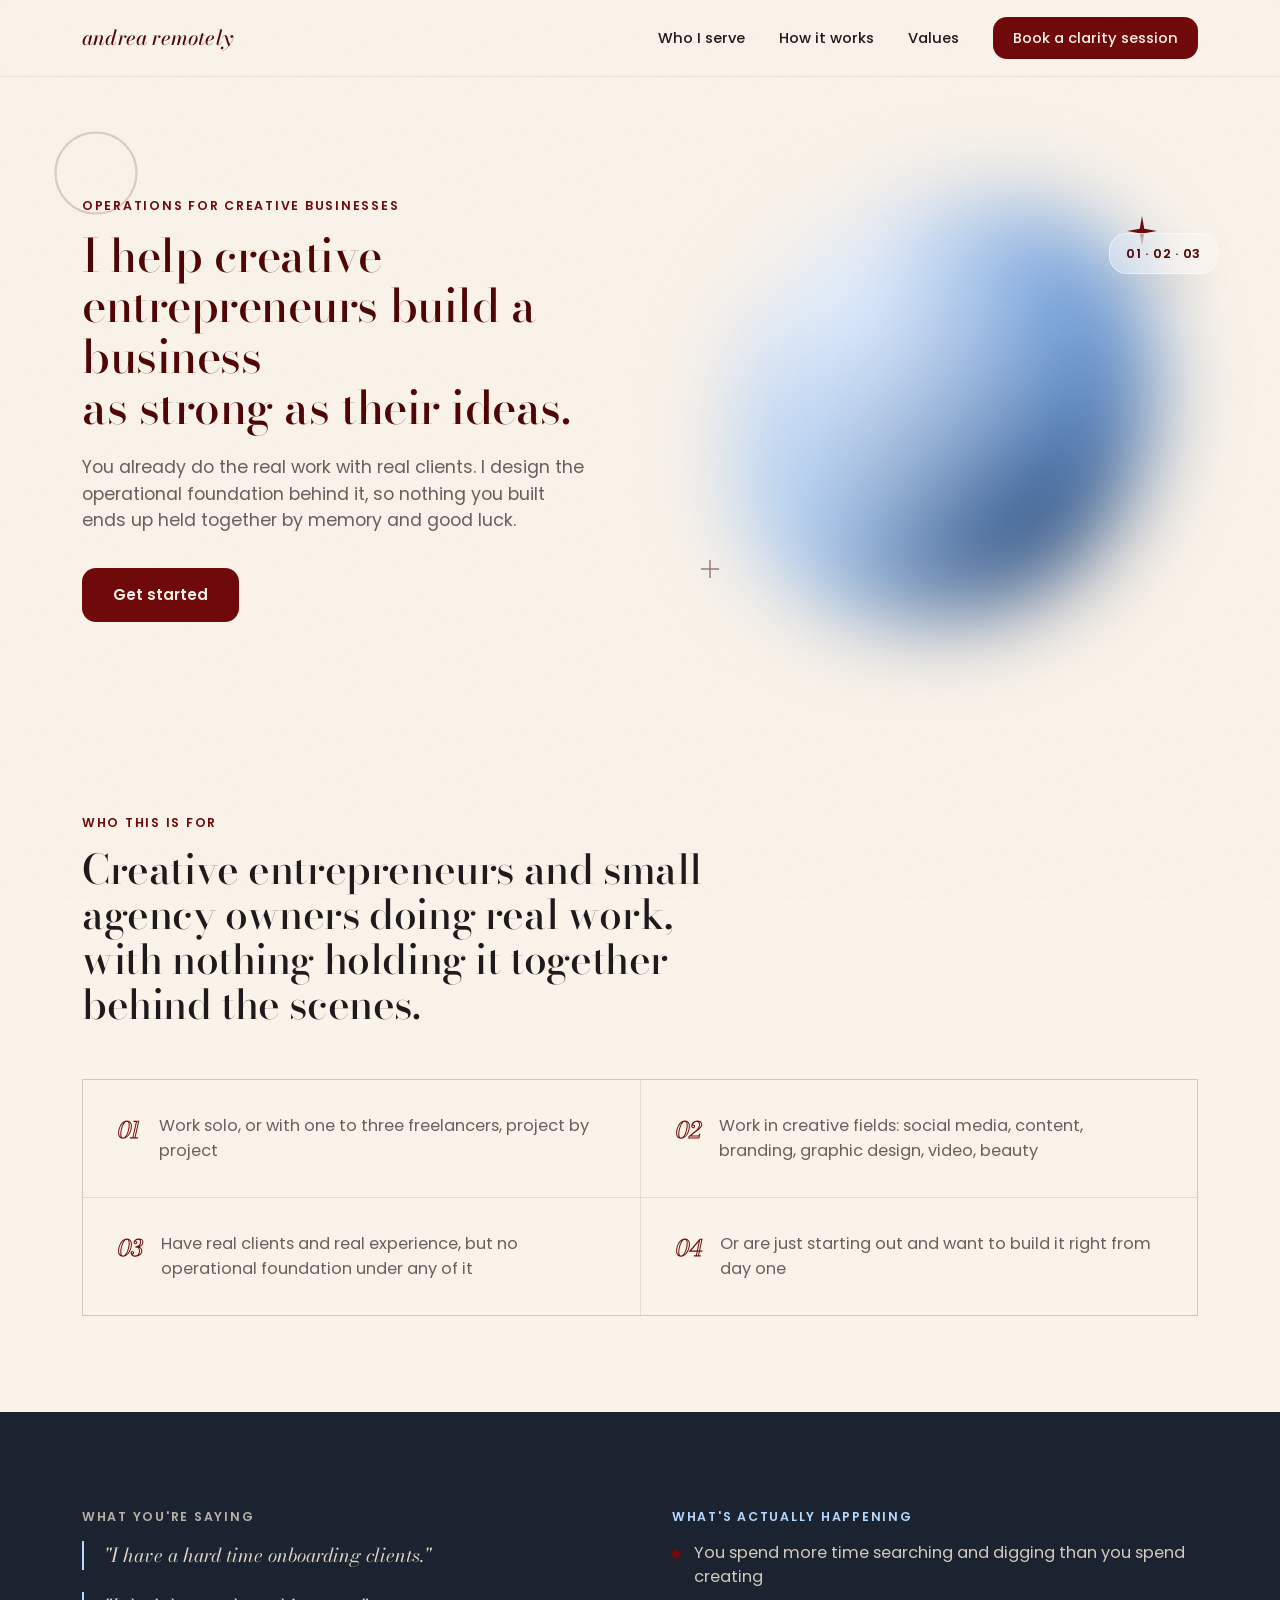
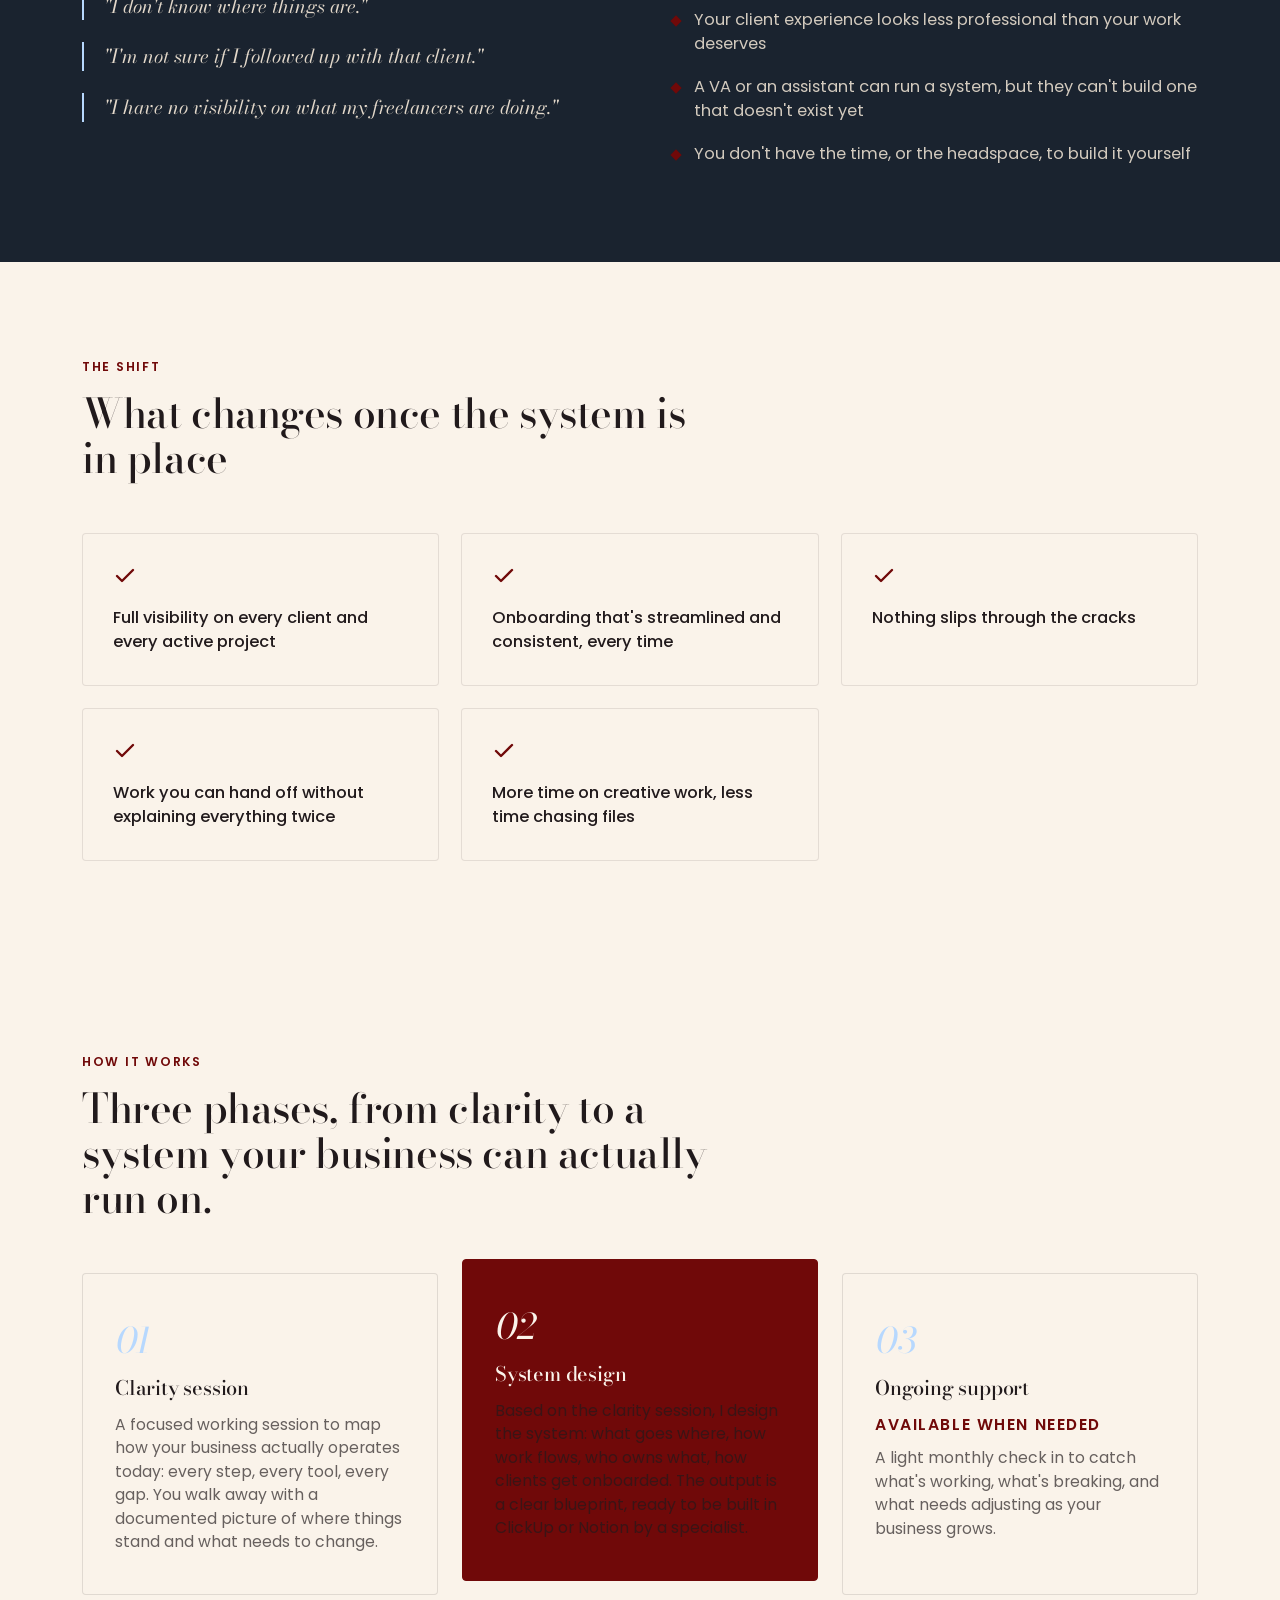
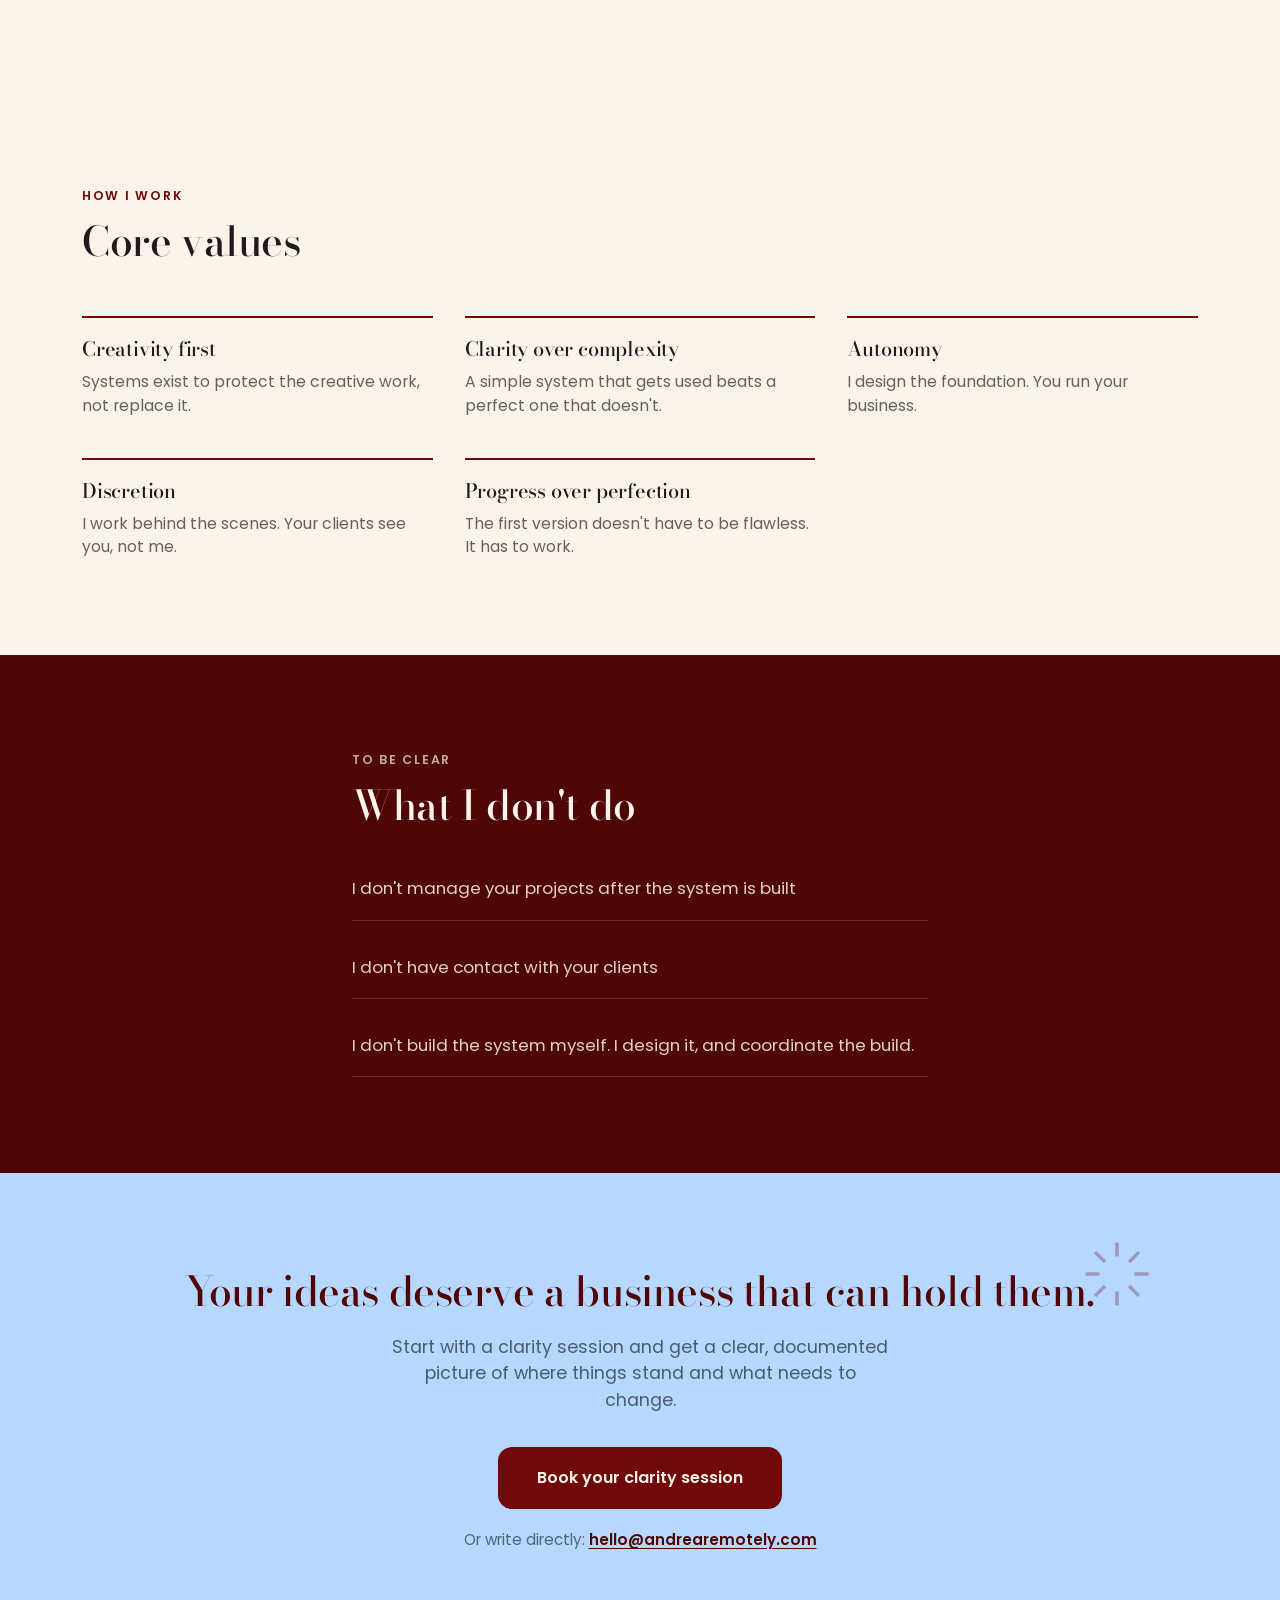
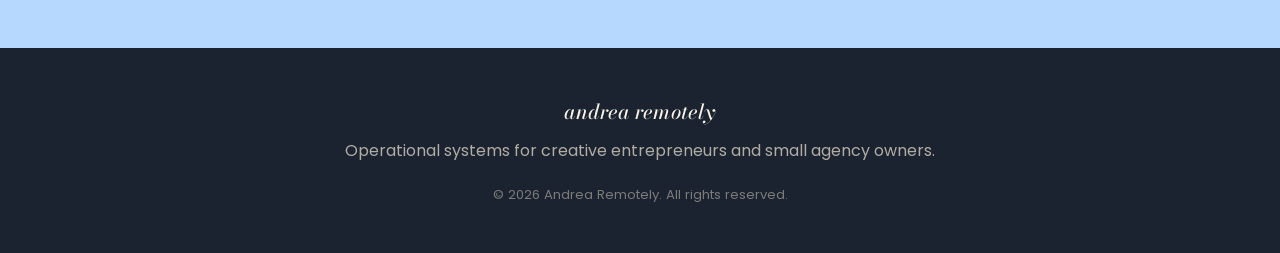
==== index.html @ 2f5ba5da "Swap fonts and red, simplify hero to a single CTA Font pairing changes to Bodoni Moda (headings) and" ====
<!DOCTYPE html>
<html lang="en">
<head>
<meta charset="UTF-8">
<meta name="viewport" content="width=device-width, initial-scale=1.0">
<title>Andrea Remotely — Operations for Creative Businesses</title>
<meta name="description" content="I help creative entrepreneurs build a business as strong as their ideas. Clarity sessions and system design for creative entrepreneurs and small agency owners.">
<link rel="preconnect" href="https://fonts.googleapis.com">
<link rel="preconnect" href="https://fonts.gstatic.com" crossorigin>
<link href="https://fonts.googleapis.com/css2?family=Bodoni+Moda:ital,opsz,wght@0,6..96,400;0,6..96,500;0,6..96,600;1,6..96,400;1,6..96,500&family=Poppins:wght@400;500;600;700&display=swap" rel="stylesheet">
<link rel="stylesheet" href="styles.css">
</head>
<body>

<div class="grain"></div>

<header class="site-header" id="siteHeader">
  <div class="wrap header-inner">
    <a href="#top" class="logo">andrea remotely</a>

    <nav class="main-nav" id="mainNav">
      <a href="#who">Who I serve</a>
      <a href="#offer">How it works</a>
      <a href="#values">Values</a>
      <a href="#contact" class="nav-cta">Book a clarity session</a>
    </nav>

    <button class="nav-toggle" id="navToggle" aria-label="Open menu" aria-expanded="false">
      <span></span><span></span><span></span>
    </button>
  </div>
</header>

<main id="top">

  <!-- HERO -->
  <section class="hero" id="hero">
    <svg class="deco deco-ring hero-ring" viewBox="0 0 60 60" aria-hidden="true"><circle cx="30" cy="30" r="27"/></svg>

    <div class="wrap hero-inner">
      <div class="hero-content">
        <p class="eyebrow">Operations for creative businesses</p>
        <h1>I help creative entrepreneurs build a business<br class="lg-only"> as strong as their ideas.</h1>
        <p class="lede">You already do the real work with real clients. I design the operational foundation behind it, so nothing you built ends up held together by memory and good luck.</p>
        <div class="hero-actions">
          <a href="#contact" class="btn btn-primary">Get started</a>
        </div>
      </div>

      <div class="hero-visual" aria-hidden="true">
        <div class="blob-wrap" id="blobWrap">
          <div class="blob"></div>
        </div>
        <svg class="deco deco-spark hero-spark" viewBox="0 0 40 40"><path d="M20 0 L23 17 L40 20 L23 23 L20 40 L17 23 L0 20 L17 17 Z"/></svg>
        <svg class="deco deco-cross hero-cross" viewBox="0 0 24 24"><path d="M11 0h2v11h11v2H13v11h-2V13H0v-2h11z"/></svg>
        <div class="glass-card glass-card-chip">01 · 02 · 03</div>
      </div>
    </div>
  </section>

  <!-- WHO I SERVE -->
  <section class="section who" id="who">
    <div class="wrap">
      <div class="section-head">
        <p class="eyebrow">Who this is for</p>
        <h2>Creative entrepreneurs and small agency owners doing real work, with nothing holding it together behind the scenes.</h2>
      </div>

      <ul class="trait-grid">
        <li>
          <span class="trait-num">01</span>
          <p>Work solo, or with one to three freelancers, project by project</p>
        </li>
        <li>
          <span class="trait-num">02</span>
          <p>Work in creative fields: social media, content, branding, graphic design, video, beauty</p>
        </li>
        <li>
          <span class="trait-num">03</span>
          <p>Have real clients and real experience, but no operational foundation under any of it</p>
        </li>
        <li>
          <span class="trait-num">04</span>
          <p>Or are just starting out and want to build it right from day one</p>
        </li>
      </ul>
    </div>
  </section>

  <!-- PAIN -->
  <section class="section pain">
    <div class="wrap">
      <div class="pain-grid">
        <div class="pain-col pain-say">
          <p class="eyebrow eyebrow-light">What you're saying</p>
          <blockquote>"I have a hard time onboarding clients."</blockquote>
          <blockquote>"I don't know where things are."</blockquote>
          <blockquote>"I'm not sure if I followed up with that client."</blockquote>
          <blockquote>"I have no visibility on what my freelancers are doing."</blockquote>
        </div>
        <div class="pain-col pain-really">
          <p class="eyebrow eyebrow-accent">What's actually happening</p>
          <ul>
            <li>You spend more time searching and digging than you spend creating</li>
            <li>Your client experience looks less professional than your work deserves</li>
            <li>A VA or an assistant can run a system, but they can't build one that doesn't exist yet</li>
            <li>You don't have the time, or the headspace, to build it yourself</li>
          </ul>
        </div>
      </div>
    </div>
  </section>

  <!-- WHAT CHANGES -->
  <section class="section change">
    <div class="wrap">
      <div class="section-head">
        <p class="eyebrow">The shift</p>
        <h2>What changes once the system is in place</h2>
      </div>

      <div class="change-grid">
        <div class="change-card">
          <svg class="deco-check" viewBox="0 0 24 24" aria-hidden="true"><path d="M20 6L9 17l-5-5" fill="none" stroke-width="2.4"/></svg>
          <p>Full visibility on every client and every active project</p>
        </div>
        <div class="change-card">
          <svg class="deco-check" viewBox="0 0 24 24" aria-hidden="true"><path d="M20 6L9 17l-5-5" fill="none" stroke-width="2.4"/></svg>
          <p>Onboarding that's streamlined and consistent, every time</p>
        </div>
        <div class="change-card">
          <svg class="deco-check" viewBox="0 0 24 24" aria-hidden="true"><path d="M20 6L9 17l-5-5" fill="none" stroke-width="2.4"/></svg>
          <p>Nothing slips through the cracks</p>
        </div>
        <div class="change-card">
          <svg class="deco-check" viewBox="0 0 24 24" aria-hidden="true"><path d="M20 6L9 17l-5-5" fill="none" stroke-width="2.4"/></svg>
          <p>Work you can hand off without explaining everything twice</p>
        </div>
        <div class="change-card">
          <svg class="deco-check" viewBox="0 0 24 24" aria-hidden="true"><path d="M20 6L9 17l-5-5" fill="none" stroke-width="2.4"/></svg>
          <p>More time on creative work, less time chasing files</p>
        </div>
      </div>
    </div>
  </section>

  <!-- OFFER -->
  <section class="section offer" id="offer">
    <div class="wrap">
      <div class="section-head">
        <p class="eyebrow">How it works</p>
        <h2>Three phases, from clarity to a system your business can actually run on.</h2>
      </div>

      <div class="offer-grid">
        <div class="offer-card">
          <span class="offer-num">01</span>
          <h3>Clarity session</h3>
          <p>A focused working session to map how your business actually operates today: every step, every tool, every gap. You walk away with a documented picture of where things stand and what needs to change.</p>
        </div>
        <div class="offer-card offer-card-mid">
          <span class="offer-num">02</span>
          <h3>System design</h3>
          <p>Based on the clarity session, I design the system: what goes where, how work flows, who owns what, how clients get onboarded. The output is a clear blueprint, ready to be built in ClickUp or Notion by a specialist.</p>
        </div>
        <div class="offer-card">
          <span class="offer-num">03</span>
          <h3>Ongoing support</h3>
          <p class="offer-optional">Available when needed</p>
          <p>A light monthly check in to catch what's working, what's breaking, and what needs adjusting as your business grows.</p>
        </div>
      </div>
    </div>
  </section>

  <!-- VALUES -->
  <section class="section values" id="values">
    <div class="wrap">
      <div class="section-head">
        <p class="eyebrow">How I work</p>
        <h2>Core values</h2>
      </div>

      <div class="values-grid">
        <div class="value-card">
          <h3>Creativity first</h3>
          <p>Systems exist to protect the creative work, not replace it.</p>
        </div>
        <div class="value-card">
          <h3>Clarity over complexity</h3>
          <p>A simple system that gets used beats a perfect one that doesn't.</p>
        </div>
        <div class="value-card">
          <h3>Autonomy</h3>
          <p>I design the foundation. You run your business.</p>
        </div>
        <div class="value-card">
          <h3>Discretion</h3>
          <p>I work behind the scenes. Your clients see you, not me.</p>
        </div>
        <div class="value-card">
          <h3>Progress over perfection</h3>
          <p>The first version doesn't have to be flawless. It has to work.</p>
        </div>
      </div>
    </div>
  </section>

  <!-- BOUNDARIES -->
  <section class="section boundaries">
    <div class="wrap boundaries-inner">
      <p class="eyebrow eyebrow-light">To be clear</p>
      <h2>What I don't do</h2>
      <ul class="boundaries-list">
        <li>I don't manage your projects after the system is built</li>
        <li>I don't have contact with your clients</li>
        <li>I don't build the system myself. I design it, and coordinate the build.</li>
      </ul>
    </div>
  </section>

  <!-- FINAL CTA -->
  <section class="section cta" id="contact">
    <svg class="deco deco-sun cta-sun" viewBox="0 0 40 40" aria-hidden="true"><g stroke-width="2"><path d="M20 2v8M20 30v8M38 20h-8M10 20H2M32.5 7.5l-5.6 5.6M13.1 26.9l-5.6 5.6M32.5 32.5l-5.6-5.6M13.1 13.1L7.5 7.5"/></g></svg>
    <div class="wrap cta-inner">
      <h2>Your ideas deserve a business that can hold them.</h2>
      <p class="lede">Start with a clarity session and get a clear, documented picture of where things stand and what needs to change.</p>
      <a href="mailto:hello@andrearemotely.com" class="btn btn-primary btn-lg">Book your clarity session</a>
      <p class="cta-email">Or write directly: <a href="mailto:hello@andrearemotely.com">hello@andrearemotely.com</a></p>
    </div>
  </section>

</main>

<footer class="site-footer">
  <div class="wrap footer-inner">
    <span class="logo logo-footer">andrea remotely</span>
    <p>Operational systems for creative entrepreneurs and small agency owners.</p>
    <p class="footer-copy">&copy; <span id="year"></span> Andrea Remotely. All rights reserved.</p>
  </div>
</footer>

<script src="script.js"></script>
</body>
</html>
---- styles.css ----
/* ---------------------------------------------------
   Andrea Remotely — Landing Page
   Palette: maroon / navy / cream / sky
--------------------------------------------------- */

:root {
  --maroon: #700909;
  --maroon-dark: #4e0606;
  --navy: #263343;
  --navy-dark: #1a232f;
  --cream: #f3e7d7;
  --cream-soft: #faf3ea;
  --sky: #b7d8fe;
  --ink: #211a1c;
  --ink-soft: rgba(33, 26, 28, 0.68);

  --serif: "Bodoni Moda", "Iowan Old Style", Georgia, serif;
  --sans: "Poppins", "Helvetica Neue", Arial, sans-serif;

  --sky-deep: #8fb8e8;

  --blob-1: #eaf2ff;
  --blob-2: #b7d8fe;
  --blob-3: #5f93d6;
  --blob-4: #2f5f9e;

  --max: 1180px;
  --radius: 4px;
  --radius-btn: 14px;
}

* { box-sizing: border-box; }

html { scroll-behavior: smooth; }

body {
  margin: 0;
  background: var(--cream-soft);
  color: var(--ink);
  font-family: var(--sans);
  line-height: 1.5;
  -webkit-font-smoothing: antialiased;
}

@media (prefers-reduced-motion: reduce) {
  html { scroll-behavior: auto; }
}

img, svg { display: block; max-width: 100%; }

a { color: inherit; text-decoration: none; }

.wrap {
  max-width: var(--max);
  margin: 0 auto;
  padding: 0 32px;
}

h1, h2, h3 {
  font-family: var(--serif);
  font-weight: 500;
  line-height: 1.1;
  margin: 0;
  letter-spacing: -0.01em;
}

h2 { font-size: clamp(1.9rem, 3.2vw, 2.6rem); }
h3 { font-size: 1.25rem; }

p { margin: 0; }

.eyebrow {
  font-family: var(--sans);
  font-size: 0.78rem;
  font-weight: 600;
  letter-spacing: 0.14em;
  text-transform: uppercase;
  color: var(--maroon);
  margin: 0 0 14px;
}

.eyebrow-light { color: rgba(243, 231, 215, 0.72); }
.eyebrow-accent { color: var(--sky); }

.lede {
  font-size: 1.1rem;
  color: var(--ink-soft);
  max-width: 46ch;
}

/* -------------------- grain / texture -------------------- */
.grain {
  position: fixed;
  inset: 0;
  pointer-events: none;
  z-index: 999;
  opacity: 0.035;
  mix-blend-mode: multiply;
  background-image: url("data:image/svg+xml,%3Csvg xmlns='http://www.w3.org/2000/svg' width='120' height='120'%3E%3Cfilter id='n'%3E%3CfeTurbulence type='fractalNoise' baseFrequency='0.9' numOctaves='2' stitchTiles='stitch'/%3E%3C/filter%3E%3Crect width='100%25' height='100%25' filter='url(%23n)'/%3E%3C/svg%3E");
}

/* -------------------- header -------------------- */
.site-header {
  position: sticky;
  top: 0;
  z-index: 100;
  background: rgba(250, 243, 234, 0.88);
  border-bottom: 1px solid rgba(33, 26, 28, 0.08);
  isolation: isolate;
}

/* blur lives on a pseudo element, not on .site-header itself, so the
   header never becomes a containing block for its fixed-position
   descendant (.main-nav on mobile) */
.site-header::before {
  content: "";
  position: absolute;
  inset: 0;
  z-index: -1;
  backdrop-filter: blur(10px);
}

.header-inner {
  display: flex;
  align-items: center;
  justify-content: space-between;
  height: 76px;
}

.logo {
  font-family: var(--serif);
  font-style: italic;
  font-weight: 500;
  font-size: 1.3rem;
  color: var(--maroon-dark);
  letter-spacing: 0.01em;
}

.main-nav {
  display: flex;
  align-items: center;
  gap: 34px;
}

.main-nav a {
  font-size: 0.92rem;
  font-weight: 500;
  color: var(--ink);
  transition: color 0.2s ease;
}

.main-nav a:hover { color: var(--maroon); }

.nav-cta {
  background: var(--maroon);
  color: var(--cream-soft) !important;
  padding: 10px 20px;
  border-radius: var(--radius-btn);
  font-weight: 600;
}

.nav-cta:hover { background: var(--maroon-dark); }

.nav-toggle {
  display: none;
  flex-direction: column;
  justify-content: center;
  gap: 5px;
  width: 40px;
  height: 40px;
  background: none;
  border: none;
  cursor: pointer;
  padding: 0;
}

.nav-toggle span {
  display: block;
  height: 2px;
  width: 100%;
  background: var(--ink);
  transition: transform 0.25s ease, opacity 0.25s ease;
}

.nav-toggle.is-open span:nth-child(1) { transform: translateY(7px) rotate(45deg); }
.nav-toggle.is-open span:nth-child(2) { opacity: 0; }
.nav-toggle.is-open span:nth-child(3) { transform: translateY(-7px) rotate(-45deg); }

/* -------------------- buttons -------------------- */
.btn {
  display: inline-flex;
  align-items: center;
  justify-content: center;
  padding: 15px 30px;
  border-radius: var(--radius-btn);
  font-weight: 600;
  font-size: 0.95rem;
  border: 1px solid transparent;
  transition: transform 0.2s ease, background 0.2s ease, border-color 0.2s ease, color 0.2s ease;
}

.btn-primary {
  background: var(--maroon);
  color: var(--cream-soft);
}

.btn-primary:hover { background: var(--maroon-dark); transform: translateY(-2px); }

.btn-lg { padding: 18px 38px; font-size: 1rem; }

/* -------------------- decorative shapes -------------------- */
.deco { position: absolute; fill: var(--maroon); }
.deco-ring, .deco-check, .deco-sun { fill: none; stroke: currentColor; }

.hero-spark { width: 30px; top: 4%; right: 8%; color: var(--maroon); animation: float 7s ease-in-out infinite; }
.hero-cross { width: 18px; bottom: 10%; left: 2%; color: var(--maroon-dark); fill: var(--maroon-dark); opacity: 0.5; }
.hero-ring { width: 90px; top: 8%; left: 4%; color: rgba(107, 33, 56, 0.2); stroke-width: 1.4; }

@keyframes float {
  0%, 100% { transform: translateY(0); }
  50% { transform: translateY(-10px); }
}

@keyframes blobDrift {
  0%, 100% { border-radius: 62% 38% 55% 45% / 55% 45% 62% 38%; transform: rotate(0deg); }
  50% { border-radius: 45% 55% 40% 60% / 60% 40% 55% 45%; transform: rotate(6deg); }
}

@media (prefers-reduced-motion: reduce) {
  .hero-spark { animation: none; }
  .blob { animation: none !important; }
}

/* -------------------- hero -------------------- */
.hero {
  position: relative;
  overflow: hidden;
  padding: 120px 0 96px;
}

.hero-inner {
  display: grid;
  grid-template-columns: 1.05fr 0.95fr;
  align-items: center;
  gap: 48px;
}

.hero-content { text-align: left; }

.hero h1 {
  font-size: clamp(2.1rem, 3.6vw, 3.4rem);
  color: var(--maroon-dark);
  margin-bottom: 22px;
}

.hero .lede { max-width: 46ch; margin: 0; }

.lg-only { display: none; }

@media (min-width: 761px) {
  .lg-only { display: inline; }
}

.hero-actions {
  margin-top: 34px;
  display: flex;
  gap: 16px;
  flex-wrap: wrap;
  justify-content: flex-start;
}

/* -------------------- hero visual: blob + glass -------------------- */
.hero-visual {
  position: relative;
  min-height: 420px;
  display: flex;
  align-items: center;
  justify-content: center;
}

.blob-wrap {
  width: 88%;
  max-width: 420px;
  aspect-ratio: 1 / 1;
  transition: transform 0.6s cubic-bezier(0.16, 1, 0.3, 1);
  will-change: transform;
}

.blob {
  position: relative;
  width: 100%;
  height: 100%;
  background:
    radial-gradient(at 25% 20%, var(--blob-1) 0px, transparent 62%),
    radial-gradient(at 78% 18%, var(--blob-3) 0px, transparent 58%),
    radial-gradient(at 80% 78%, rgba(28, 58, 102, 0.78) 0px, transparent 62%),
    radial-gradient(at 20% 78%, var(--blob-2) 0px, transparent 58%),
    linear-gradient(160deg, var(--blob-2) 0%, var(--blob-4) 100%);
  border-radius: 62% 38% 55% 45% / 55% 45% 62% 38%;
  filter: blur(42px);
  animation: blobDrift 10s ease-in-out infinite;
}

.glass-card {
  position: absolute;
  background: rgba(255, 255, 255, 0.32);
  backdrop-filter: blur(18px) saturate(160%);
  -webkit-backdrop-filter: blur(18px) saturate(160%);
  border: 1px solid rgba(255, 255, 255, 0.55);
  border-radius: 18px;
  box-shadow: 0 20px 40px -18px rgba(38, 51, 67, 0.4);
}

.glass-card-chip {
  top: 8%;
  right: -4%;
  padding: 10px 16px;
  font-size: 0.8rem;
  font-weight: 600;
  letter-spacing: 0.06em;
  color: var(--maroon-dark);
}

@supports not ((backdrop-filter: blur(1px)) or (-webkit-backdrop-filter: blur(1px))) {
  .glass-card { background: rgba(250, 243, 234, 0.92); }
}

/* -------------------- generic section -------------------- */
.section { padding: 96px 0; }

.section-head { max-width: 640px; margin-bottom: 52px; }

/* -------------------- who i serve -------------------- */
.trait-grid {
  list-style: none;
  margin: 0;
  padding: 0;
  display: grid;
  grid-template-columns: repeat(2, 1fr);
  gap: 1px;
  background: rgba(33, 26, 28, 0.1);
  border: 1px solid rgba(33, 26, 28, 0.1);
}

.trait-grid li {
  background: var(--cream-soft);
  padding: 34px;
  display: flex;
  gap: 18px;
  align-items: flex-start;
}

.trait-num {
  font-family: var(--serif);
  font-style: italic;
  font-size: 1.4rem;
  color: var(--maroon);
  flex-shrink: 0;
}

@supports (-webkit-text-stroke: 1px black) {
  .trait-num {
    color: transparent;
    -webkit-text-stroke: 1px var(--maroon);
  }
}

.trait-grid p {
  font-size: 1.02rem;
  color: var(--ink-soft);
}

/* -------------------- pain -------------------- */
.pain {
  background: var(--navy-dark);
  color: var(--cream);
}

.pain-grid {
  display: grid;
  grid-template-columns: 1fr 1fr;
  gap: 64px;
}

.pain-say blockquote {
  margin: 0 0 22px;
  padding-left: 20px;
  border-left: 2px solid var(--sky);
  font-family: var(--serif);
  font-style: italic;
  font-size: 1.2rem;
  color: rgba(243, 231, 215, 0.92);
}

.pain-really ul {
  list-style: none;
  margin: 0;
  padding: 0;
  display: flex;
  flex-direction: column;
  gap: 18px;
}

.pain-really li {
  padding-left: 22px;
  position: relative;
  font-size: 1.02rem;
  color: rgba(243, 231, 215, 0.85);
}

.pain-really li::before {
  content: "";
  position: absolute;
  left: 0;
  top: 9px;
  width: 8px;
  height: 8px;
  background: var(--maroon);
  transform: rotate(45deg);
}

/* -------------------- what changes -------------------- */
.change-grid {
  display: grid;
  grid-template-columns: repeat(3, 1fr);
  gap: 22px;
}

.change-card {
  background: var(--cream-soft);
  border: 1px solid rgba(33, 26, 28, 0.1);
  border-radius: var(--radius);
  padding: 30px;
}

.deco-check {
  width: 24px;
  color: var(--maroon);
  margin-bottom: 18px;
  stroke-linecap: round;
  stroke-linejoin: round;
}

.change-card p {
  font-size: 1.02rem;
  font-weight: 500;
}

/* -------------------- offer -------------------- */
.offer-grid {
  display: grid;
  grid-template-columns: repeat(3, 1fr);
  gap: 24px;
  align-items: stretch;
}

.offer-card {
  background: var(--cream-soft);
  border: 1px solid rgba(33, 26, 28, 0.12);
  border-radius: var(--radius);
  padding: 40px 32px;
  display: flex;
  flex-direction: column;
}

.offer-card-mid {
  background: var(--maroon);
  color: var(--cream-soft);
  border-color: var(--maroon);
  transform: translateY(-14px);
}

.offer-card-mid h3,
.offer-card-mid .offer-num { color: var(--cream-soft); }

.offer-card-mid p { color: rgba(250, 243, 234, 0.86); }

.offer-num {
  font-family: var(--serif);
  font-style: italic;
  font-size: 2.2rem;
  color: var(--sky);
  margin-bottom: 10px;
}

.offer-card h3 { margin-bottom: 14px; }

.offer-card p { color: var(--ink-soft); font-size: 0.98rem; }

.offer-optional {
  font-size: 0.78rem;
  font-weight: 600;
  text-transform: uppercase;
  letter-spacing: 0.1em;
  color: var(--maroon) !important;
  margin-bottom: 10px !important;
}

/* -------------------- values -------------------- */
.values-grid {
  display: grid;
  grid-template-columns: repeat(3, 1fr);
  gap: 40px 32px;
}

.value-card {
  border-top: 2px solid var(--maroon);
  padding-top: 20px;
}

.value-card h3 { margin-bottom: 10px; }

.value-card p { color: var(--ink-soft); font-size: 0.98rem; }

/* -------------------- boundaries -------------------- */
.boundaries {
  background: var(--maroon-dark);
  color: var(--cream);
}

.boundaries-inner { max-width: 640px; }

.boundaries h2 { color: var(--cream-soft); margin-bottom: 30px; }

.boundaries-list {
  list-style: none;
  margin: 0;
  padding: 0;
  display: flex;
  flex-direction: column;
  gap: 16px;
}

.boundaries-list li {
  padding: 18px 0;
  border-bottom: 1px solid rgba(243, 231, 215, 0.18);
  font-size: 1.05rem;
  color: rgba(243, 231, 215, 0.9);
}

/* -------------------- cta -------------------- */
.cta {
  position: relative;
  overflow: hidden;
  text-align: center;
  background: var(--sky);
}

.cta h2 { color: var(--maroon-dark); }

.cta .lede {
  color: rgba(38, 51, 67, 0.75);
  margin: 20px auto 34px;
}

.cta-sun {
  width: 70px;
  top: 14%;
  right: 10%;
  color: rgba(107, 33, 56, 0.35);
}

.cta-email {
  margin-top: 20px;
  font-size: 0.95rem;
  color: rgba(38, 51, 67, 0.7);
}

.cta-email a {
  color: var(--maroon-dark);
  font-weight: 600;
  text-decoration: underline;
  text-underline-offset: 3px;
}

/* -------------------- footer -------------------- */
.site-footer {
  background: var(--navy-dark);
  color: rgba(243, 231, 215, 0.7);
  padding: 48px 0;
  text-align: center;
}

.footer-inner {
  display: flex;
  flex-direction: column;
  align-items: center;
  gap: 8px;
}

.logo-footer {
  color: var(--cream-soft);
  margin-bottom: 4px;
}

.footer-copy {
  margin-top: 14px;
  font-size: 0.82rem;
  color: rgba(243, 231, 215, 0.45);
}

/* -------------------- responsive -------------------- */
@media (max-width: 900px) {
  .pain-grid,
  .change-grid,
  .values-grid { grid-template-columns: 1fr; }

  .offer-grid { grid-template-columns: 1fr; }
  .offer-card-mid { transform: none; }

  .trait-grid { grid-template-columns: 1fr; }

  .hero-inner { grid-template-columns: 1fr; }
  .hero-visual { min-height: 320px; margin-top: 24px; }
  .glass-card-chip { right: 4%; }
}

@media (max-width: 760px) {
  .main-nav {
    position: fixed;
    inset: 76px 0 0 0;
    background: var(--cream-soft);
    flex-direction: column;
    align-items: flex-start;
    gap: 0;
    padding: 20px 32px 32px;
    transform: translateX(100%);
    transition: transform 0.3s ease;
  }

  .main-nav.is-open { transform: translateX(0); }

  .main-nav a {
    width: 100%;
    padding: 16px 0;
    border-bottom: 1px solid rgba(33, 26, 28, 0.08);
    font-size: 1.05rem;
  }

  .nav-cta {
    margin-top: 18px;
    text-align: center;
    width: 100%;
  }

  .nav-toggle { display: flex; }

  .hero { padding: 88px 0 72px; }
  .section { padding: 72px 0; }
  .hero-ring, .hero-cross { display: none; }
}

@media (max-width: 520px) {
  .wrap { padding: 0 20px; }
  .btn { width: 100%; }
  .hero-actions { flex-direction: column; width: 100%; }
}
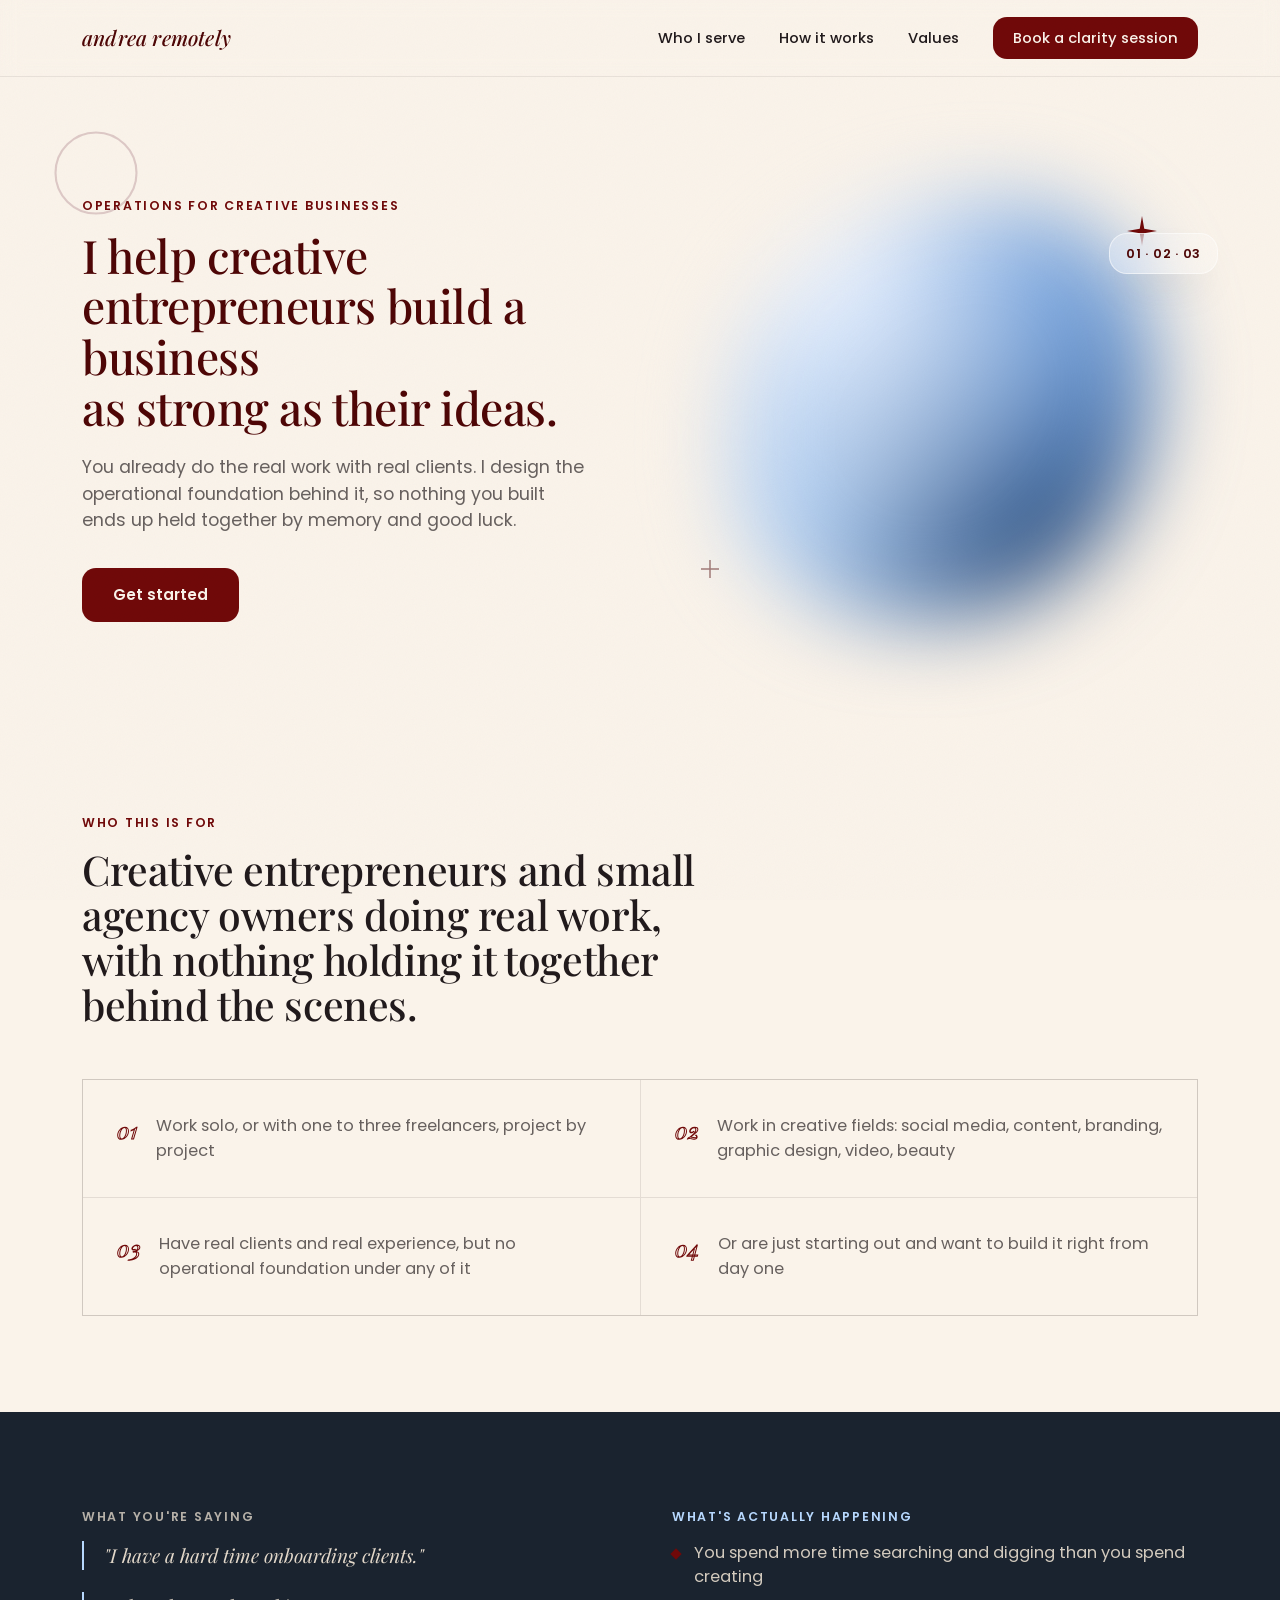
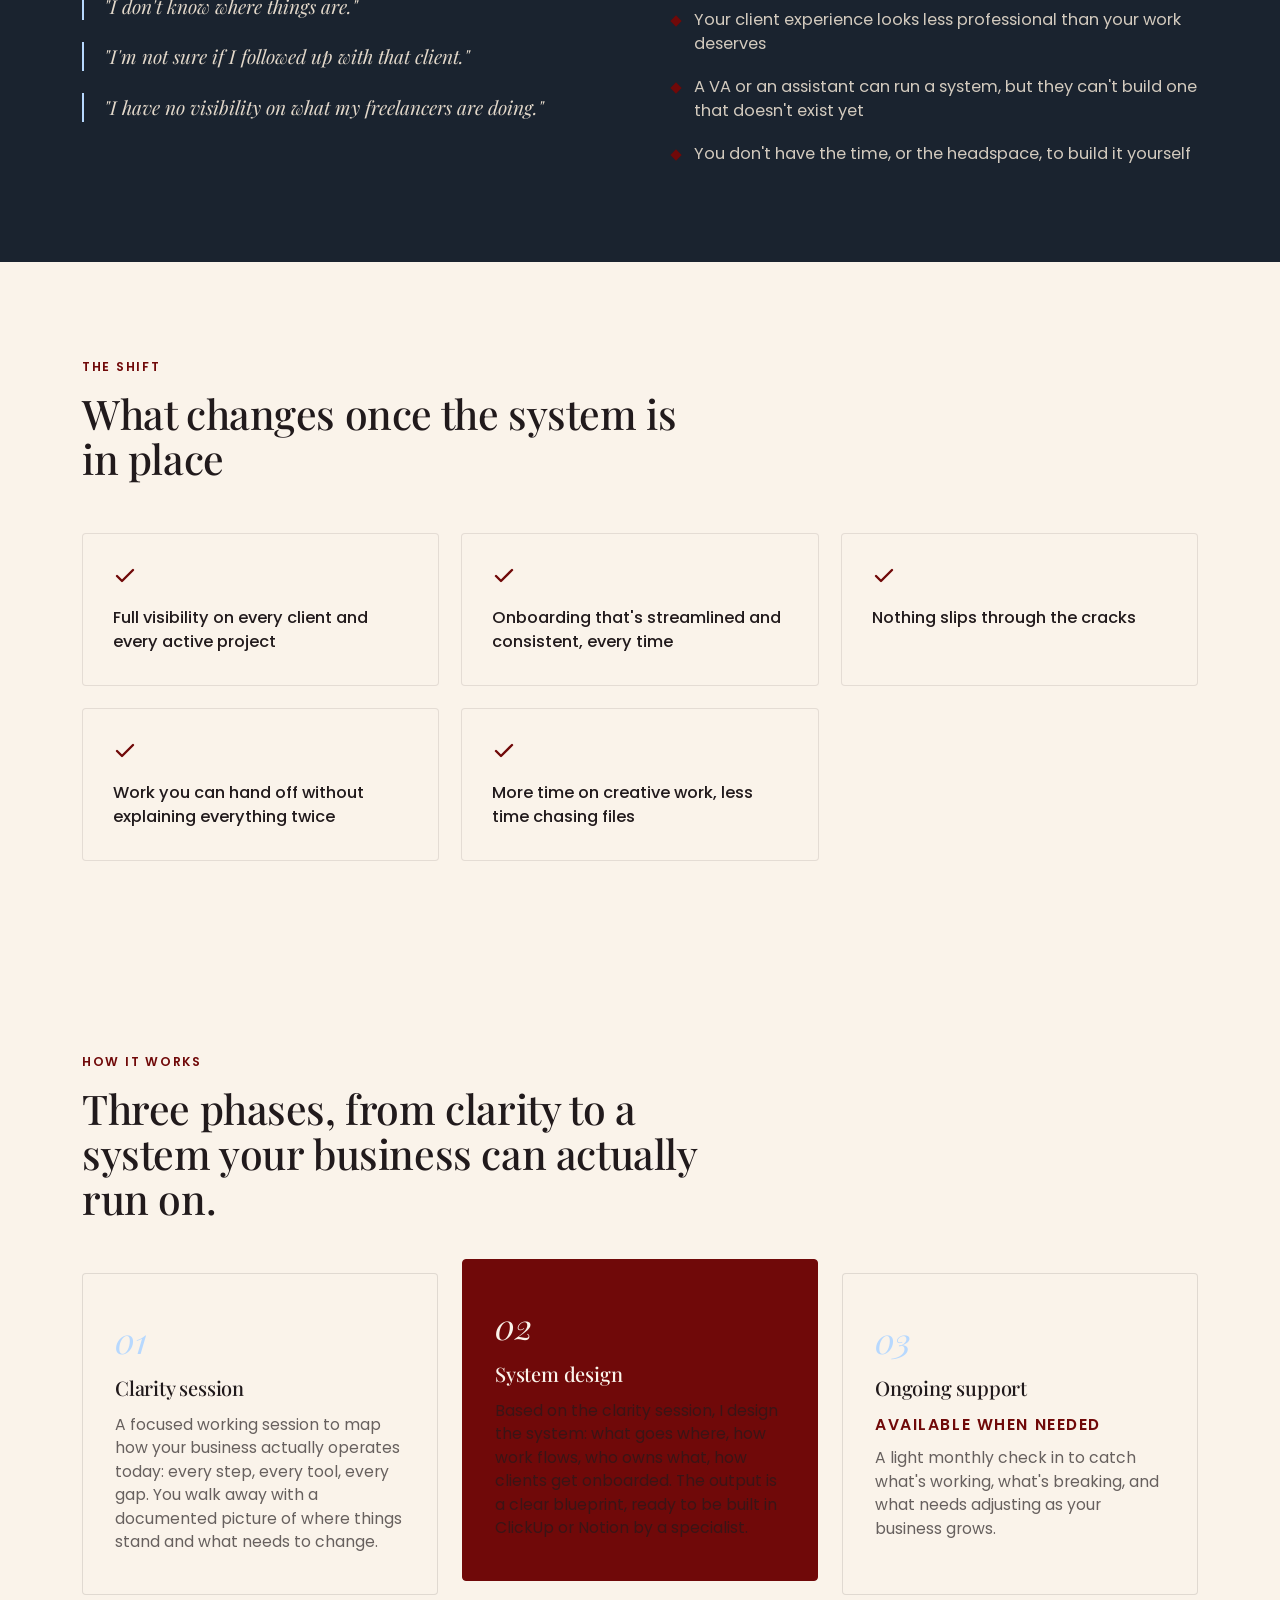
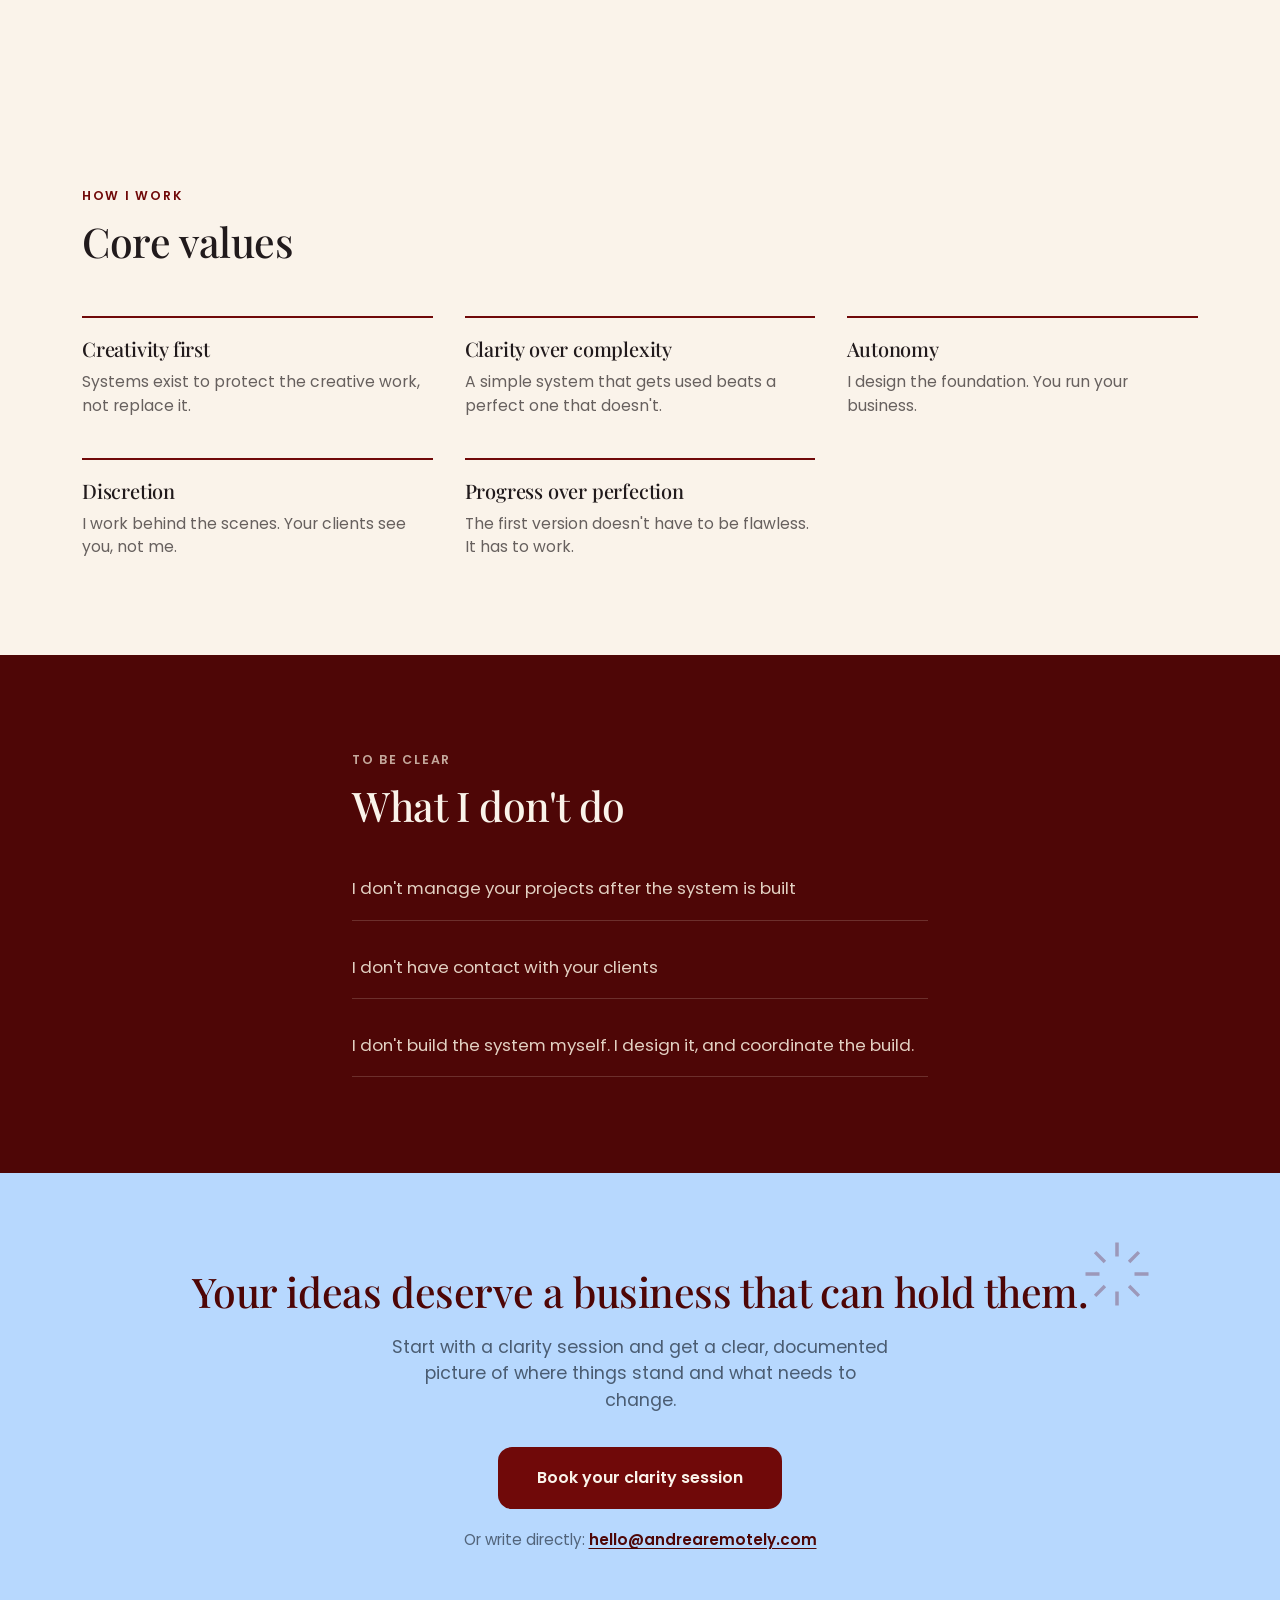
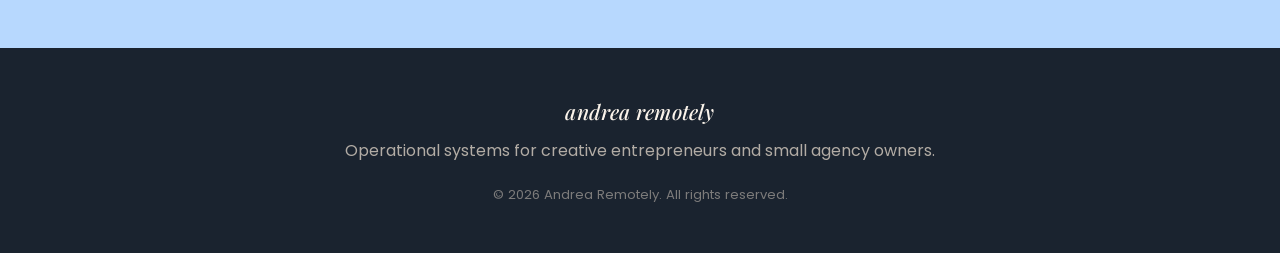
==== commit 1530ff5e: "Swap heading font from Bodoni Moda to Playfair Display Bodoni Moda's hairline strokes were hard to r" ====
--- a/index.html
+++ b/index.html
@@ -7,7 +7,7 @@
 <meta name="description" content="I help creative entrepreneurs build a business as strong as their ideas. Clarity sessions and system design for creative entrepreneurs and small agency owners.">
 <link rel="preconnect" href="https://fonts.googleapis.com">
 <link rel="preconnect" href="https://fonts.gstatic.com" crossorigin>
-<link href="https://fonts.googleapis.com/css2?family=Bodoni+Moda:ital,opsz,wght@0,6..96,400;0,6..96,500;0,6..96,600;1,6..96,400;1,6..96,500&family=Poppins:wght@400;500;600;700&display=swap" rel="stylesheet">
+<link href="https://fonts.googleapis.com/css2?family=Playfair+Display:ital,wght@0,400;0,500;0,600;0,700;1,400;1,500;1,600&family=Poppins:wght@400;500;600;700&display=swap" rel="stylesheet">
 <link rel="stylesheet" href="styles.css">
 </head>
 <body>
--- a/styles.css
+++ b/styles.css
@@ -14,7 +14,7 @@
   --ink: #211a1c;
   --ink-soft: rgba(33, 26, 28, 0.68);
 
-  --serif: "Bodoni Moda", "Iowan Old Style", Georgia, serif;
+  --serif: "Playfair Display", "Iowan Old Style", Georgia, serif;
   --sans: "Poppins", "Helvetica Neue", Arial, sans-serif;
 
   --sky-deep: #8fb8e8;
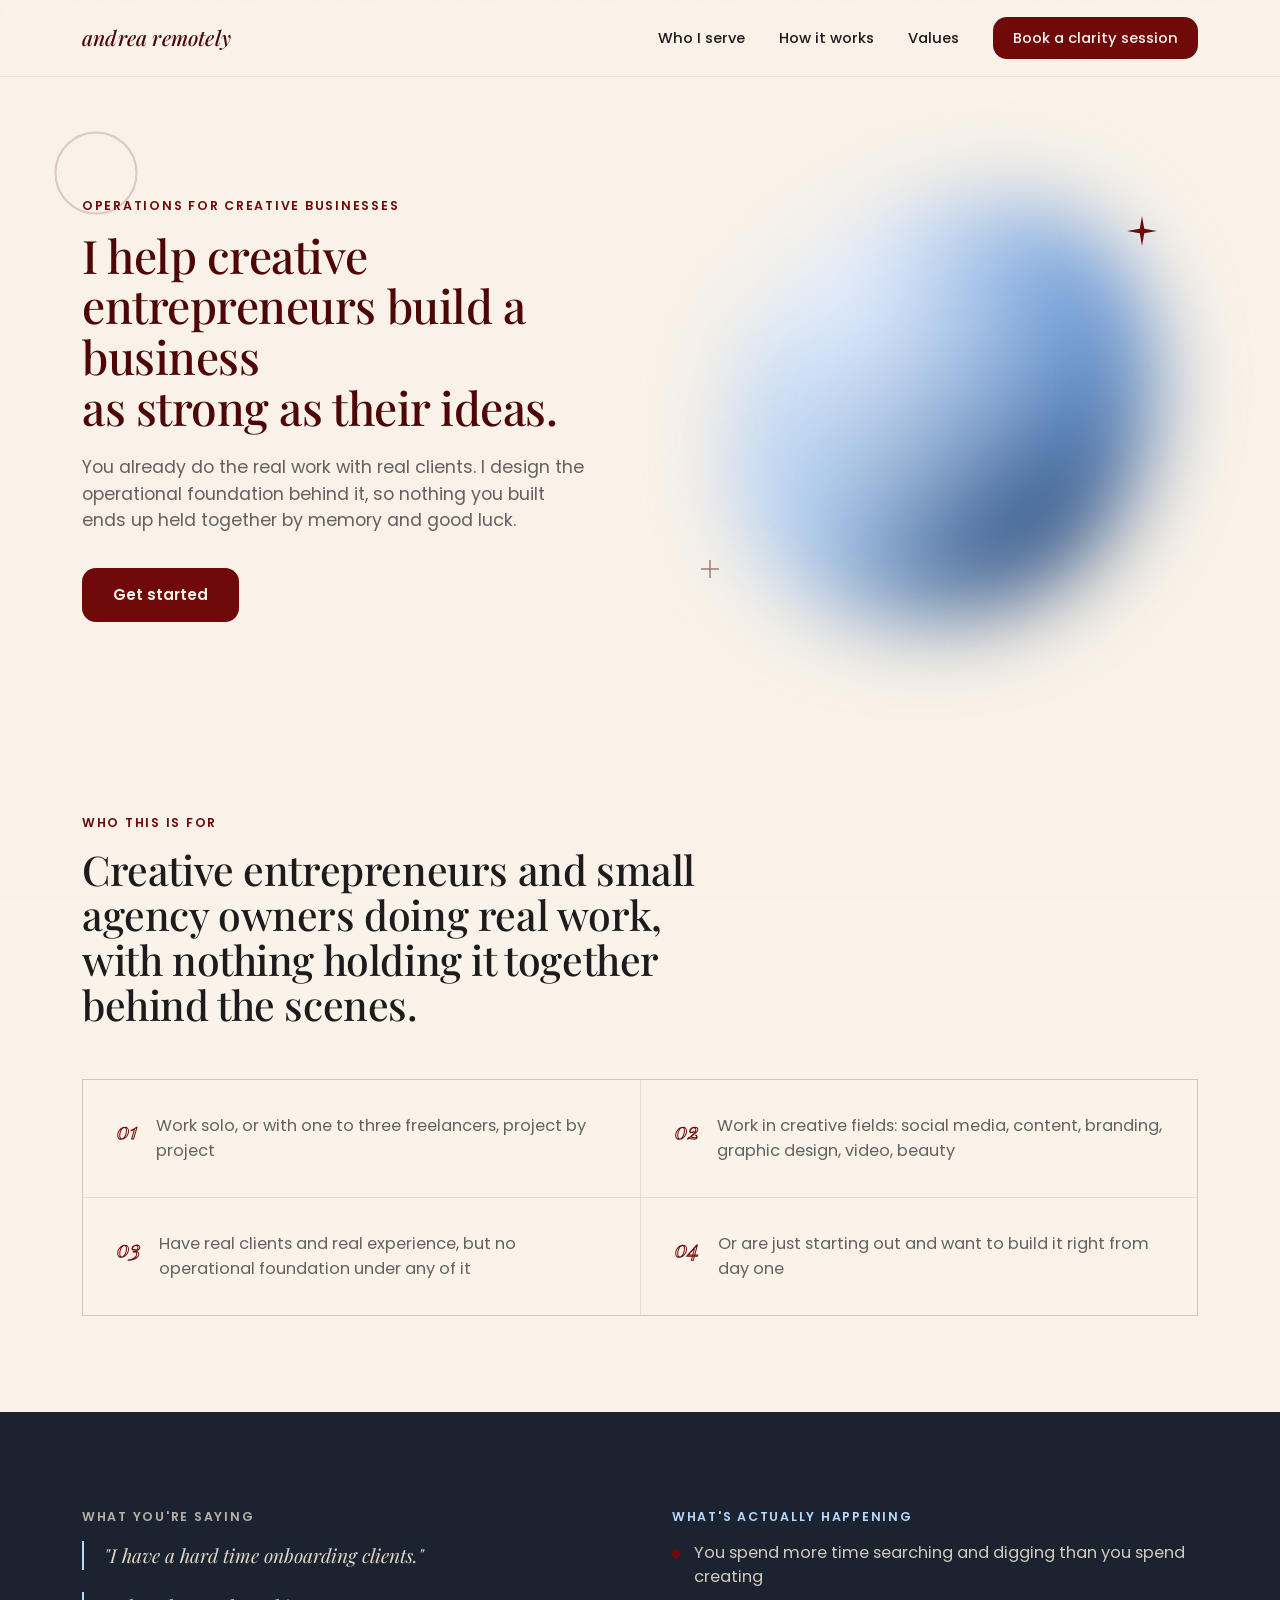
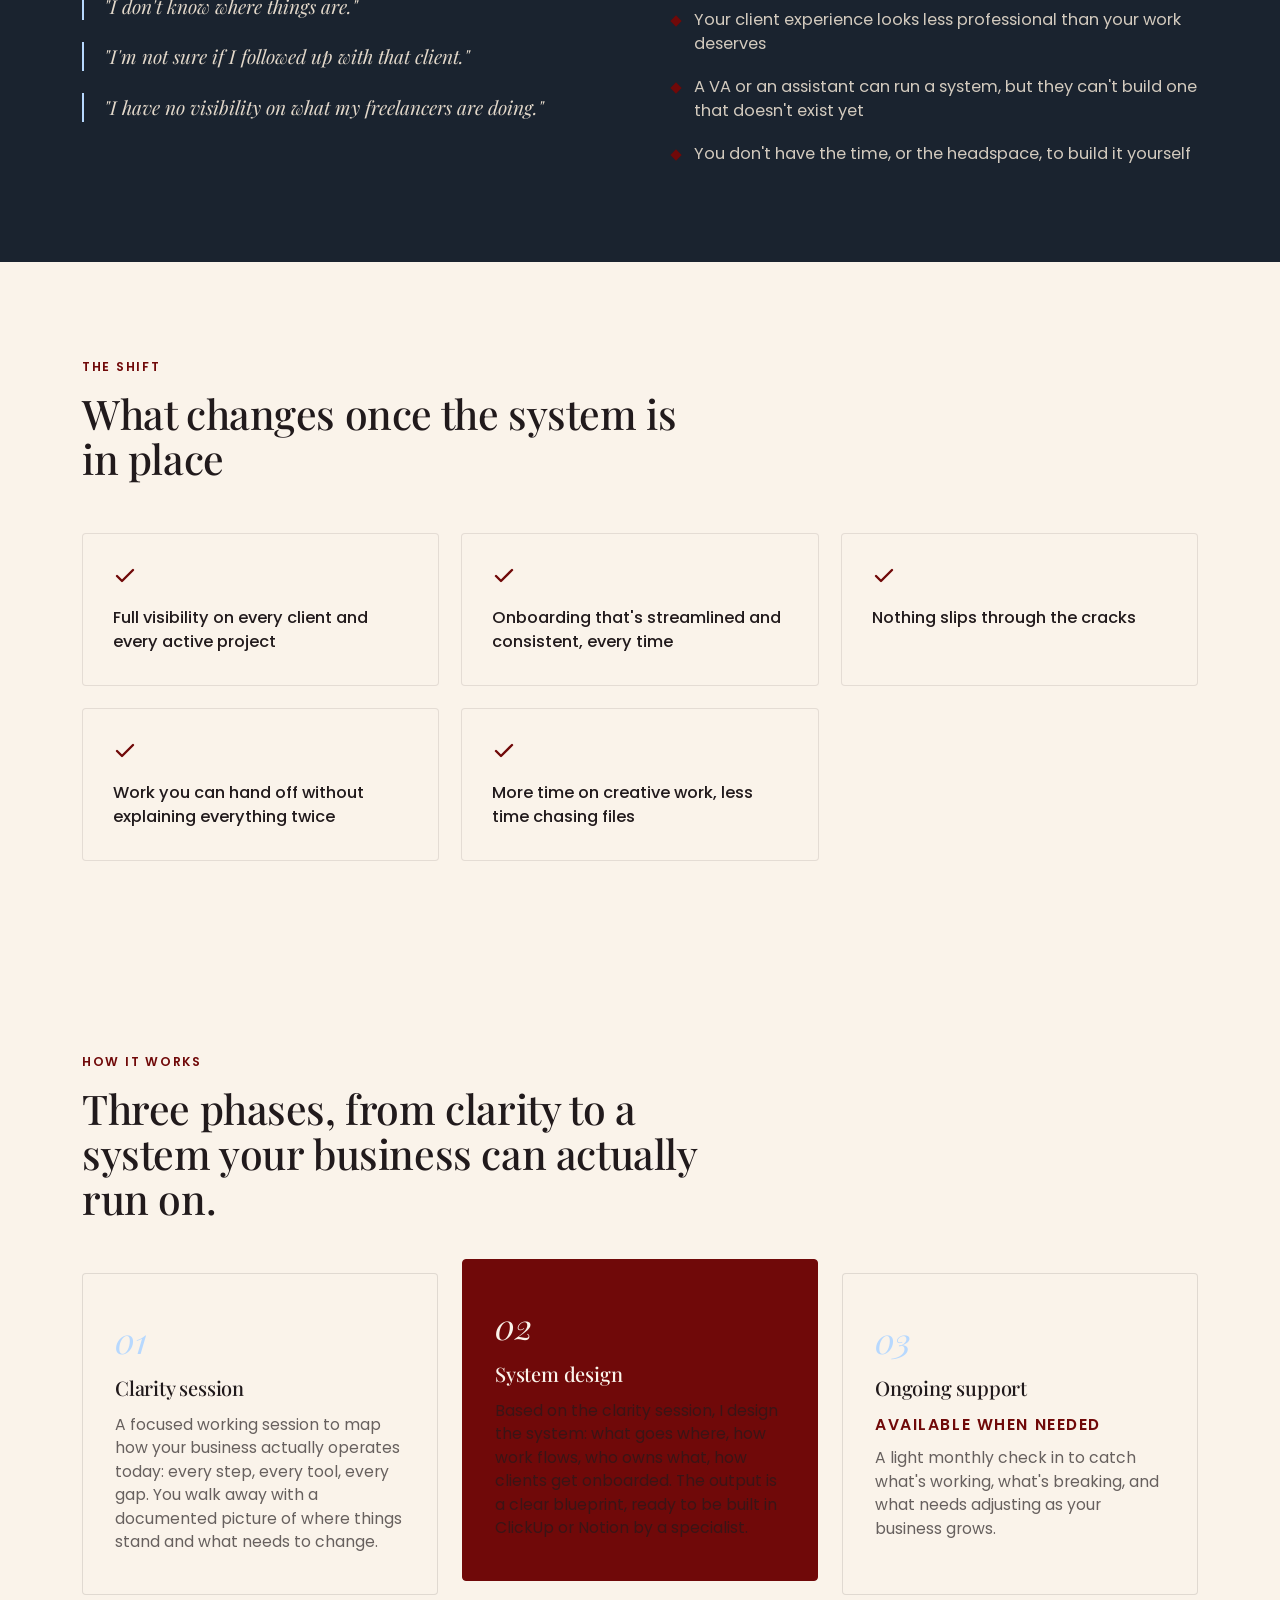
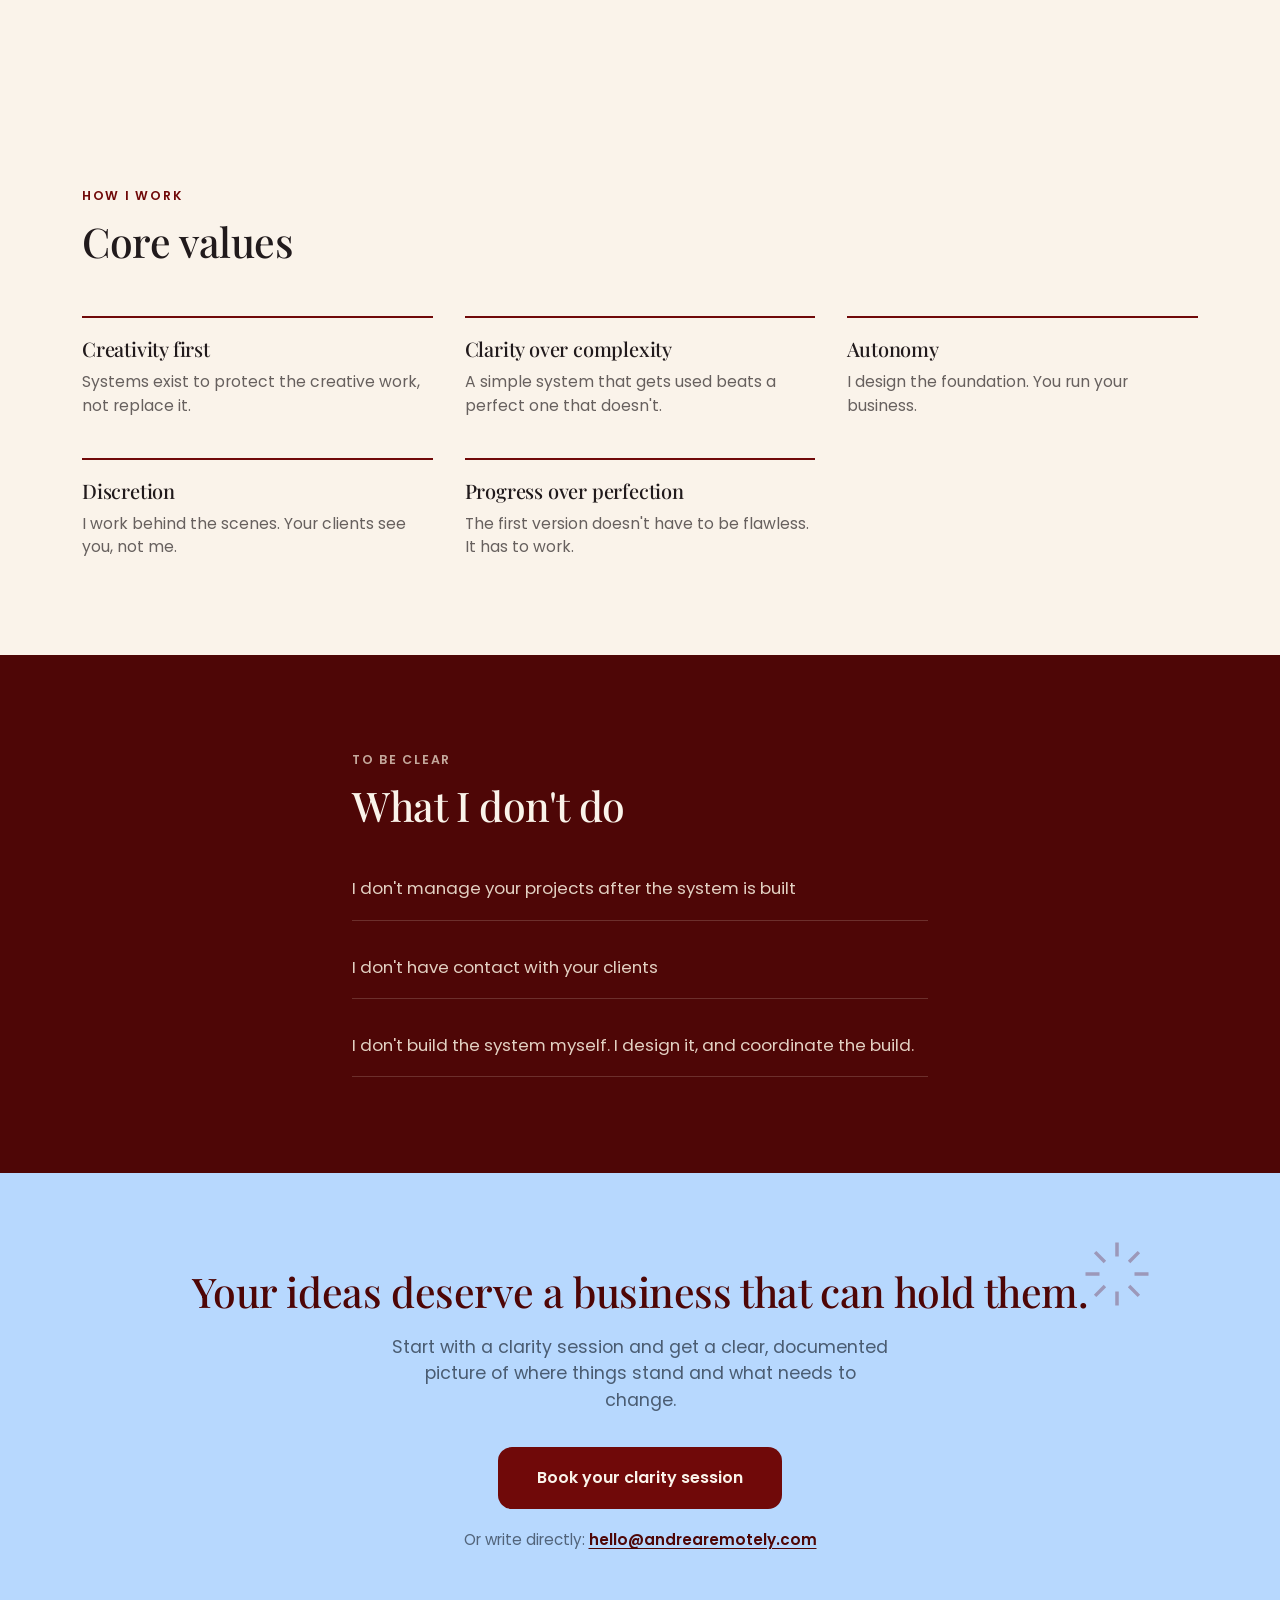
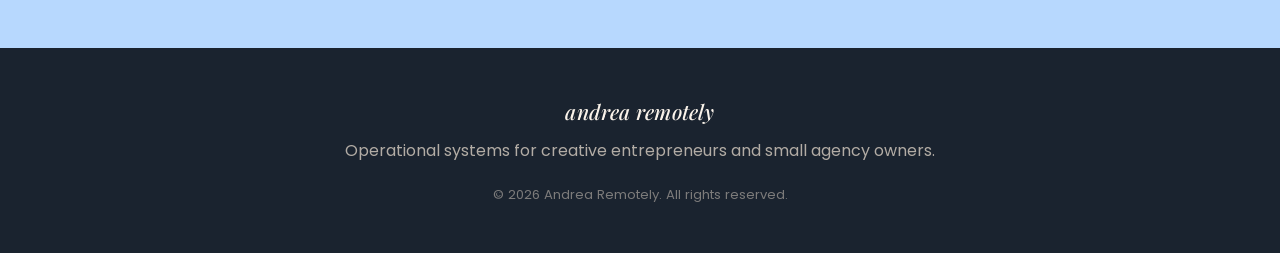
==== commit 6f167393: "Remove the "01 · 02 · 03" glass chip from the hero Requested via an artifact comment. Also removes t" ====
--- a/index.html
+++ b/index.html
@@ -53,7 +53,6 @@
         </div>
         <svg class="deco deco-spark hero-spark" viewBox="0 0 40 40"><path d="M20 0 L23 17 L40 20 L23 23 L20 40 L17 23 L0 20 L17 17 Z"/></svg>
         <svg class="deco deco-cross hero-cross" viewBox="0 0 24 24"><path d="M11 0h2v11h11v2H13v11h-2V13H0v-2h11z"/></svg>
-        <div class="glass-card glass-card-chip">01 · 02 · 03</div>
       </div>
     </div>
   </section>
--- a/styles.css
+++ b/styles.css
@@ -301,30 +301,6 @@
   animation: blobDrift 10s ease-in-out infinite;
 }
 
-.glass-card {
-  position: absolute;
-  background: rgba(255, 255, 255, 0.32);
-  backdrop-filter: blur(18px) saturate(160%);
-  -webkit-backdrop-filter: blur(18px) saturate(160%);
-  border: 1px solid rgba(255, 255, 255, 0.55);
-  border-radius: 18px;
-  box-shadow: 0 20px 40px -18px rgba(38, 51, 67, 0.4);
-}
-
-.glass-card-chip {
-  top: 8%;
-  right: -4%;
-  padding: 10px 16px;
-  font-size: 0.8rem;
-  font-weight: 600;
-  letter-spacing: 0.06em;
-  color: var(--maroon-dark);
-}
-
-@supports not ((backdrop-filter: blur(1px)) or (-webkit-backdrop-filter: blur(1px))) {
-  .glass-card { background: rgba(250, 243, 234, 0.92); }
-}
-
 /* -------------------- generic section -------------------- */
 .section { padding: 96px 0; }
 
@@ -612,7 +588,6 @@
 
   .hero-inner { grid-template-columns: 1fr; }
   .hero-visual { min-height: 320px; margin-top: 24px; }
-  .glass-card-chip { right: 4%; }
 }
 
 @media (max-width: 760px) {
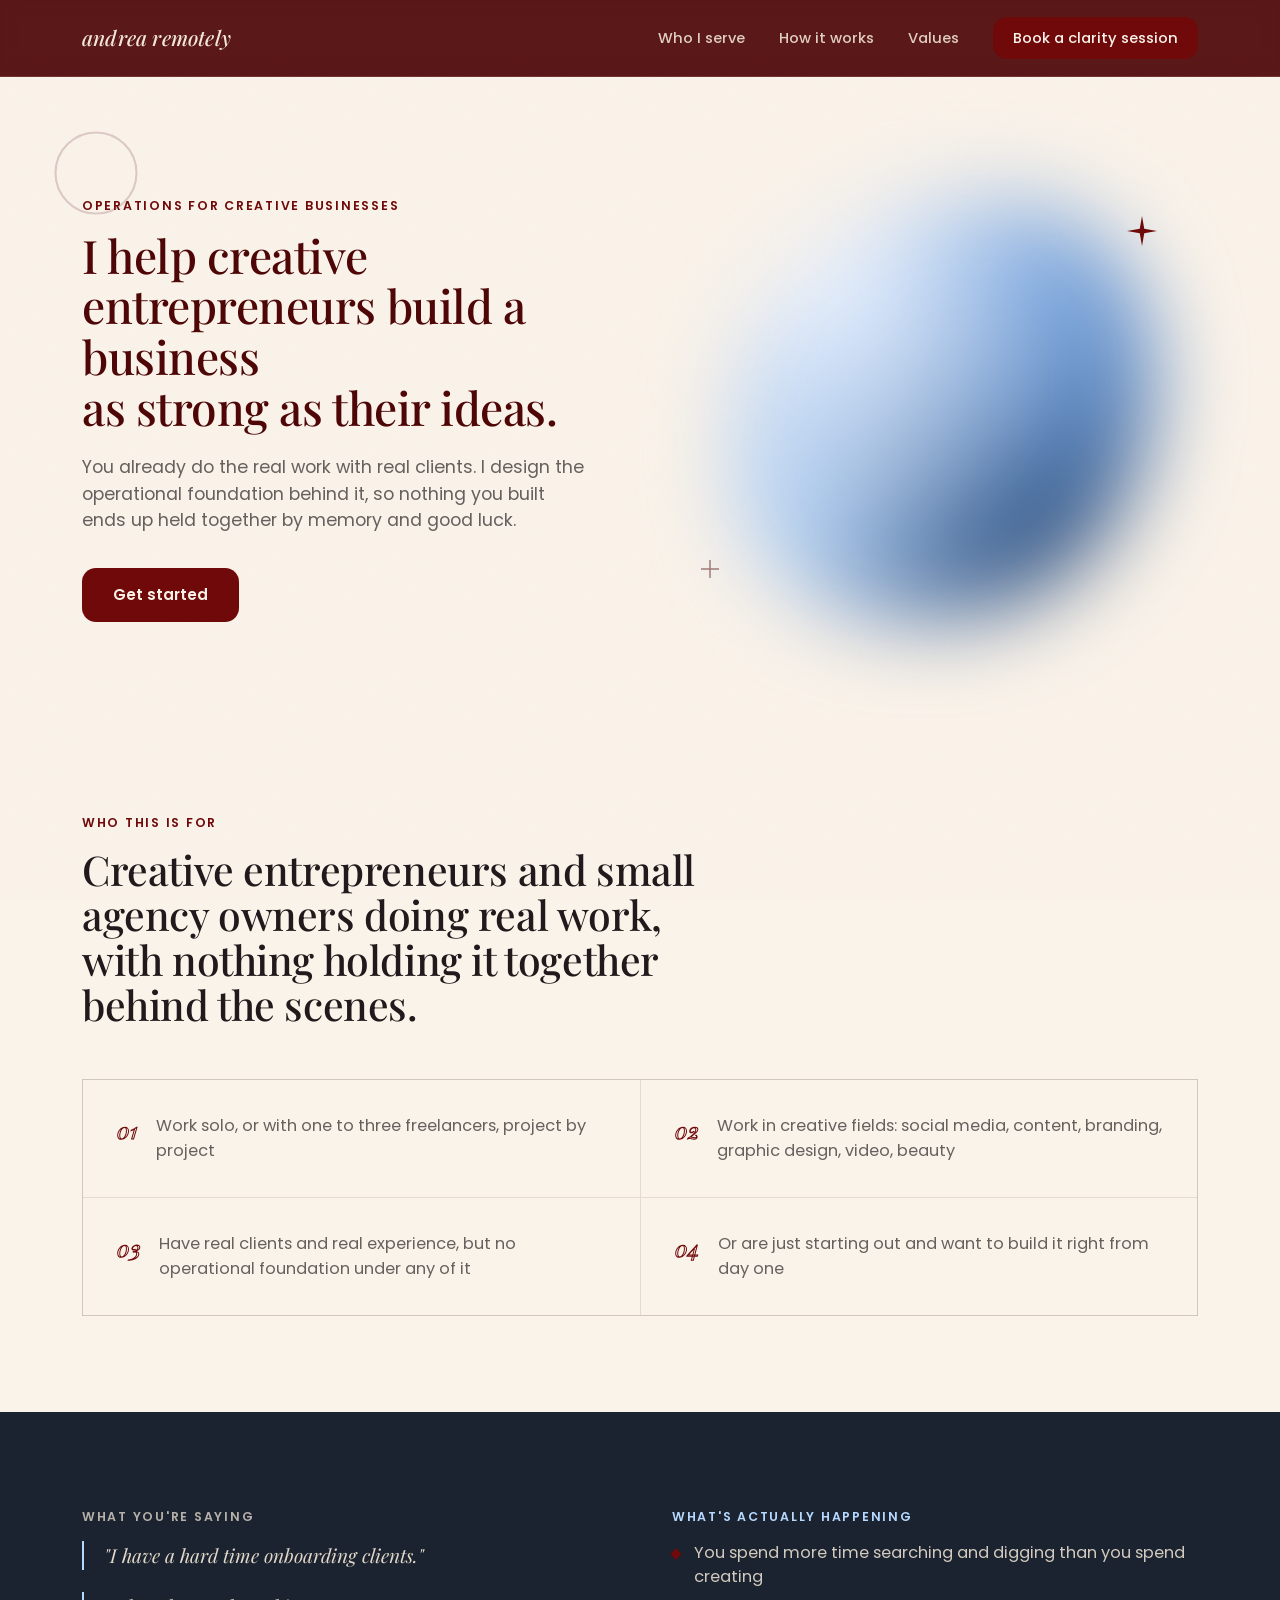
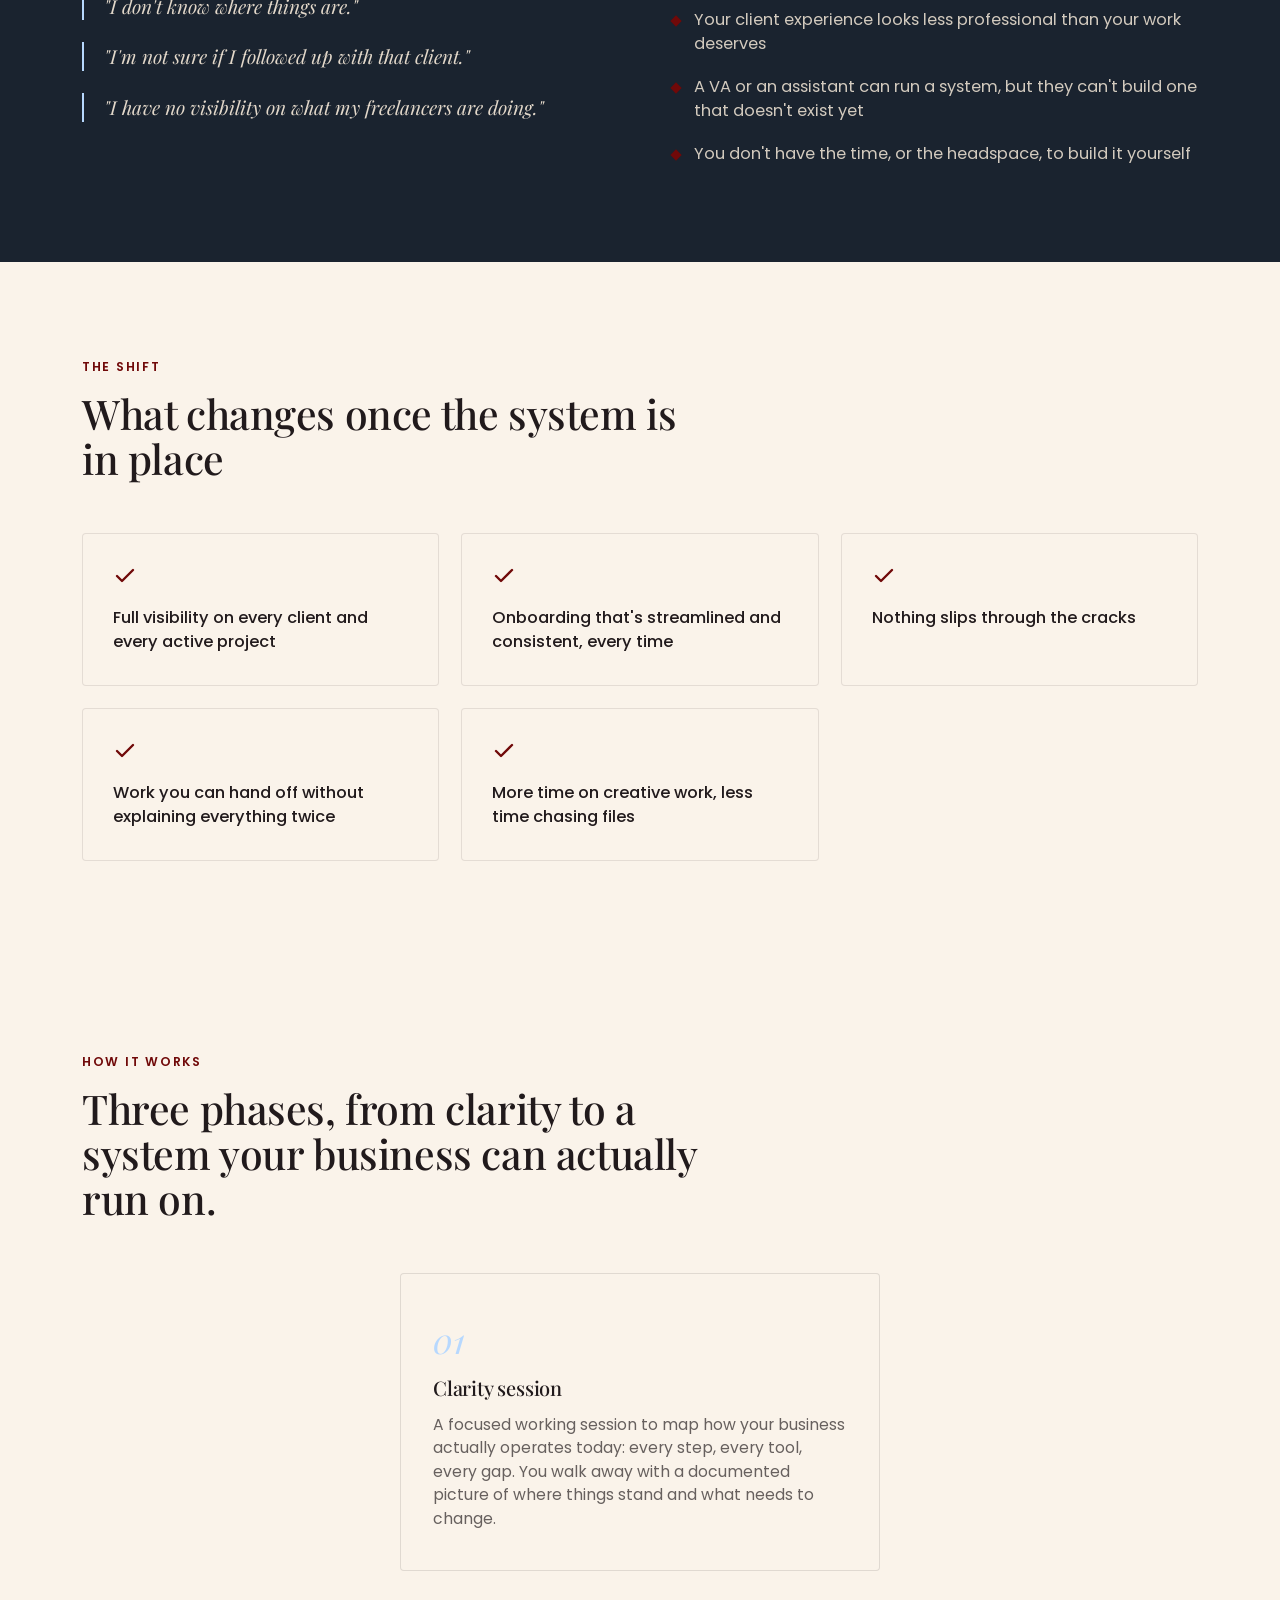
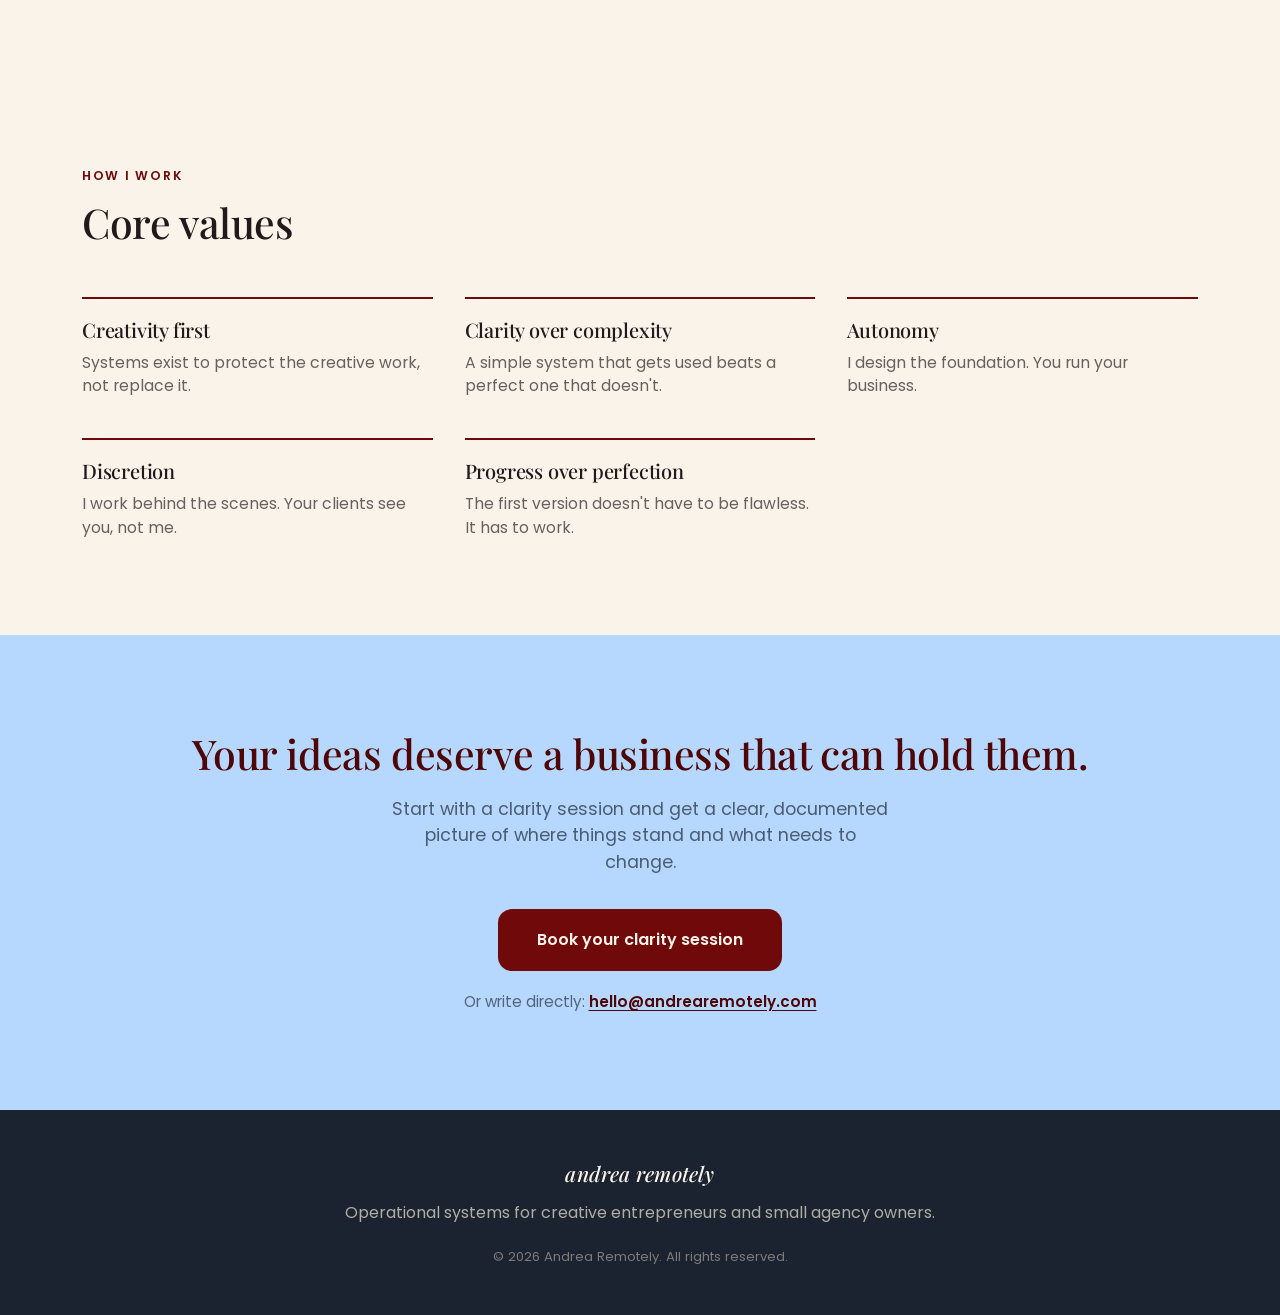
==== commit 2d1f7bf1: "Address artifact comment feedback: header, hero order, cards, sections Seven changes requested via c" ====
--- a/index.html
+++ b/index.html
@@ -38,12 +38,17 @@
     <svg class="deco deco-ring hero-ring" viewBox="0 0 60 60" aria-hidden="true"><circle cx="30" cy="30" r="27"/></svg>
 
     <div class="wrap hero-inner">
-      <div class="hero-content">
-        <p class="eyebrow">Operations for creative businesses</p>
-        <h1>I help creative entrepreneurs build a business<br class="lg-only"> as strong as their ideas.</h1>
-        <p class="lede">You already do the real work with real clients. I design the operational foundation behind it, so nothing you built ends up held together by memory and good luck.</p>
-        <div class="hero-actions">
-          <a href="#contact" class="btn btn-primary">Get started</a>
+      <div class="hero-copy">
+        <div class="hero-head">
+          <p class="eyebrow">Operations for creative businesses</p>
+          <h1>I help creative entrepreneurs build a business<br class="lg-only"> as strong as their ideas.</h1>
+        </div>
+
+        <div class="hero-body">
+          <p class="lede">You already do the real work with real clients. I design the operational foundation behind it, so nothing you built ends up held together by memory and good luck.</p>
+          <div class="hero-actions">
+            <a href="#contact" class="btn btn-primary">Get started</a>
+          </div>
         </div>
       </div>
 
@@ -205,22 +210,8 @@
     </div>
   </section>
 
-  <!-- BOUNDARIES -->
-  <section class="section boundaries">
-    <div class="wrap boundaries-inner">
-      <p class="eyebrow eyebrow-light">To be clear</p>
-      <h2>What I don't do</h2>
-      <ul class="boundaries-list">
-        <li>I don't manage your projects after the system is built</li>
-        <li>I don't have contact with your clients</li>
-        <li>I don't build the system myself. I design it, and coordinate the build.</li>
-      </ul>
-    </div>
-  </section>
-
   <!-- FINAL CTA -->
   <section class="section cta" id="contact">
-    <svg class="deco deco-sun cta-sun" viewBox="0 0 40 40" aria-hidden="true"><g stroke-width="2"><path d="M20 2v8M20 30v8M38 20h-8M10 20H2M32.5 7.5l-5.6 5.6M13.1 26.9l-5.6 5.6M32.5 32.5l-5.6-5.6M13.1 13.1L7.5 7.5"/></g></svg>
     <div class="wrap cta-inner">
       <h2>Your ideas deserve a business that can hold them.</h2>
       <p class="lede">Start with a clarity session and get a clear, documented picture of where things stand and what needs to change.</p>
--- a/styles.css
+++ b/styles.css
@@ -104,8 +104,8 @@
   position: sticky;
   top: 0;
   z-index: 100;
-  background: rgba(250, 243, 234, 0.88);
-  border-bottom: 1px solid rgba(33, 26, 28, 0.08);
+  background: rgba(78, 6, 6, 0.92);
+  border-bottom: 1px solid rgba(243, 231, 215, 0.14);
   isolation: isolate;
 }
 
@@ -132,7 +132,7 @@
   font-style: italic;
   font-weight: 500;
   font-size: 1.3rem;
-  color: var(--maroon-dark);
+  color: var(--cream);
   letter-spacing: 0.01em;
 }
 
@@ -145,11 +145,11 @@
 .main-nav a {
   font-size: 0.92rem;
   font-weight: 500;
-  color: var(--ink);
+  color: rgba(243, 231, 215, 0.88);
   transition: color 0.2s ease;
 }
 
-.main-nav a:hover { color: var(--maroon); }
+.main-nav a:hover { color: var(--sky); }
 
 .nav-cta {
   background: var(--maroon);
@@ -159,7 +159,7 @@
   font-weight: 600;
 }
 
-.nav-cta:hover { background: var(--maroon-dark); }
+.nav-cta:hover { background: var(--cream); color: var(--maroon-dark) !important; }
 
 .nav-toggle {
   display: none;
@@ -178,7 +178,7 @@
   display: block;
   height: 2px;
   width: 100%;
-  background: var(--ink);
+  background: var(--cream);
   transition: transform 0.25s ease, opacity 0.25s ease;
 }
 
@@ -210,7 +210,7 @@
 
 /* -------------------- decorative shapes -------------------- */
 .deco { position: absolute; fill: var(--maroon); }
-.deco-ring, .deco-check, .deco-sun { fill: none; stroke: currentColor; }
+.deco-ring, .deco-check { fill: none; stroke: currentColor; }
 
 .hero-spark { width: 30px; top: 4%; right: 8%; color: var(--maroon); animation: float 7s ease-in-out infinite; }
 .hero-cross { width: 18px; bottom: 10%; left: 2%; color: var(--maroon-dark); fill: var(--maroon-dark); opacity: 0.5; }
@@ -245,13 +245,15 @@
   gap: 48px;
 }
 
-.hero-content { text-align: left; }
+.hero-copy { text-align: left; }
 
 .hero h1 {
   font-size: clamp(2.1rem, 3.6vw, 3.4rem);
   color: var(--maroon-dark);
-  margin-bottom: 22px;
-}
+  margin-bottom: 0;
+}
+
+.hero-body { margin-top: 22px; }
 
 .hero .lede { max-width: 46ch; margin: 0; }
 
@@ -407,6 +409,13 @@
   border: 1px solid rgba(33, 26, 28, 0.1);
   border-radius: var(--radius);
   padding: 30px;
+  transition: background 0.2s ease, border-color 0.2s ease, transform 0.2s ease;
+}
+
+.change-card:hover {
+  background: rgba(183, 216, 254, 0.3);
+  border-color: var(--sky-deep);
+  transform: translateY(-3px);
 }
 
 .deco-check {
@@ -422,12 +431,24 @@
   font-weight: 500;
 }
 
-/* -------------------- offer -------------------- */
+/* -------------------- offer: horizontal scroll carousel -------------------- */
 .offer-grid {
-  display: grid;
-  grid-template-columns: repeat(3, 1fr);
+  display: flex;
   gap: 24px;
-  align-items: stretch;
+  overflow-x: auto;
+  scroll-snap-type: x mandatory;
+  scroll-behavior: smooth;
+  -webkit-overflow-scrolling: touch;
+  scrollbar-width: none;
+  padding-bottom: 4px;
+  max-width: 480px;
+  margin: 0 auto;
+}
+
+.offer-grid::-webkit-scrollbar { display: none; }
+
+@media (prefers-reduced-motion: reduce) {
+  .offer-grid { scroll-behavior: auto; }
 }
 
 .offer-card {
@@ -437,19 +458,18 @@
   padding: 40px 32px;
   display: flex;
   flex-direction: column;
+  flex: 0 0 min(100%, 480px);
+  scroll-snap-align: center;
 }
 
 .offer-card-mid {
   background: var(--maroon);
   color: var(--cream-soft);
   border-color: var(--maroon);
-  transform: translateY(-14px);
 }
 
 .offer-card-mid h3,
 .offer-card-mid .offer-num { color: var(--cream-soft); }
-
-.offer-card-mid p { color: rgba(250, 243, 234, 0.86); }
 
 .offer-num {
   font-family: var(--serif);
@@ -462,6 +482,8 @@
 .offer-card h3 { margin-bottom: 14px; }
 
 .offer-card p { color: var(--ink-soft); font-size: 0.98rem; }
+
+.offer-card-mid p { color: rgba(250, 243, 234, 0.86); }
 
 .offer-optional {
   font-size: 0.78rem;
@@ -488,32 +510,6 @@
 
 .value-card p { color: var(--ink-soft); font-size: 0.98rem; }
 
-/* -------------------- boundaries -------------------- */
-.boundaries {
-  background: var(--maroon-dark);
-  color: var(--cream);
-}
-
-.boundaries-inner { max-width: 640px; }
-
-.boundaries h2 { color: var(--cream-soft); margin-bottom: 30px; }
-
-.boundaries-list {
-  list-style: none;
-  margin: 0;
-  padding: 0;
-  display: flex;
-  flex-direction: column;
-  gap: 16px;
-}
-
-.boundaries-list li {
-  padding: 18px 0;
-  border-bottom: 1px solid rgba(243, 231, 215, 0.18);
-  font-size: 1.05rem;
-  color: rgba(243, 231, 215, 0.9);
-}
-
 /* -------------------- cta -------------------- */
 .cta {
   position: relative;
@@ -529,13 +525,6 @@
   margin: 20px auto 34px;
 }
 
-.cta-sun {
-  width: 70px;
-  top: 14%;
-  right: 10%;
-  color: rgba(107, 33, 56, 0.35);
-}
-
 .cta-email {
   margin-top: 20px;
   font-size: 0.95rem;
@@ -581,20 +570,25 @@
   .change-grid,
   .values-grid { grid-template-columns: 1fr; }
 
-  .offer-grid { grid-template-columns: 1fr; }
-  .offer-card-mid { transform: none; }
-
   .trait-grid { grid-template-columns: 1fr; }
 
-  .hero-inner { grid-template-columns: 1fr; }
-  .hero-visual { min-height: 320px; margin-top: 24px; }
+  .hero-inner {
+    display: flex;
+    flex-direction: column;
+    align-items: stretch;
+    gap: 28px;
+  }
+  .hero-copy { display: contents; }
+  .hero-head { order: 1; }
+  .hero-visual { order: 2; min-height: 320px; }
+  .hero-body { order: 3; margin-top: 0; }
 }
 
 @media (max-width: 760px) {
   .main-nav {
     position: fixed;
     inset: 76px 0 0 0;
-    background: var(--cream-soft);
+    background: var(--maroon-dark);
     flex-direction: column;
     align-items: flex-start;
     gap: 0;
@@ -608,7 +602,7 @@
   .main-nav a {
     width: 100%;
     padding: 16px 0;
-    border-bottom: 1px solid rgba(33, 26, 28, 0.08);
+    border-bottom: 1px solid rgba(243, 231, 215, 0.14);
     font-size: 1.05rem;
   }
 
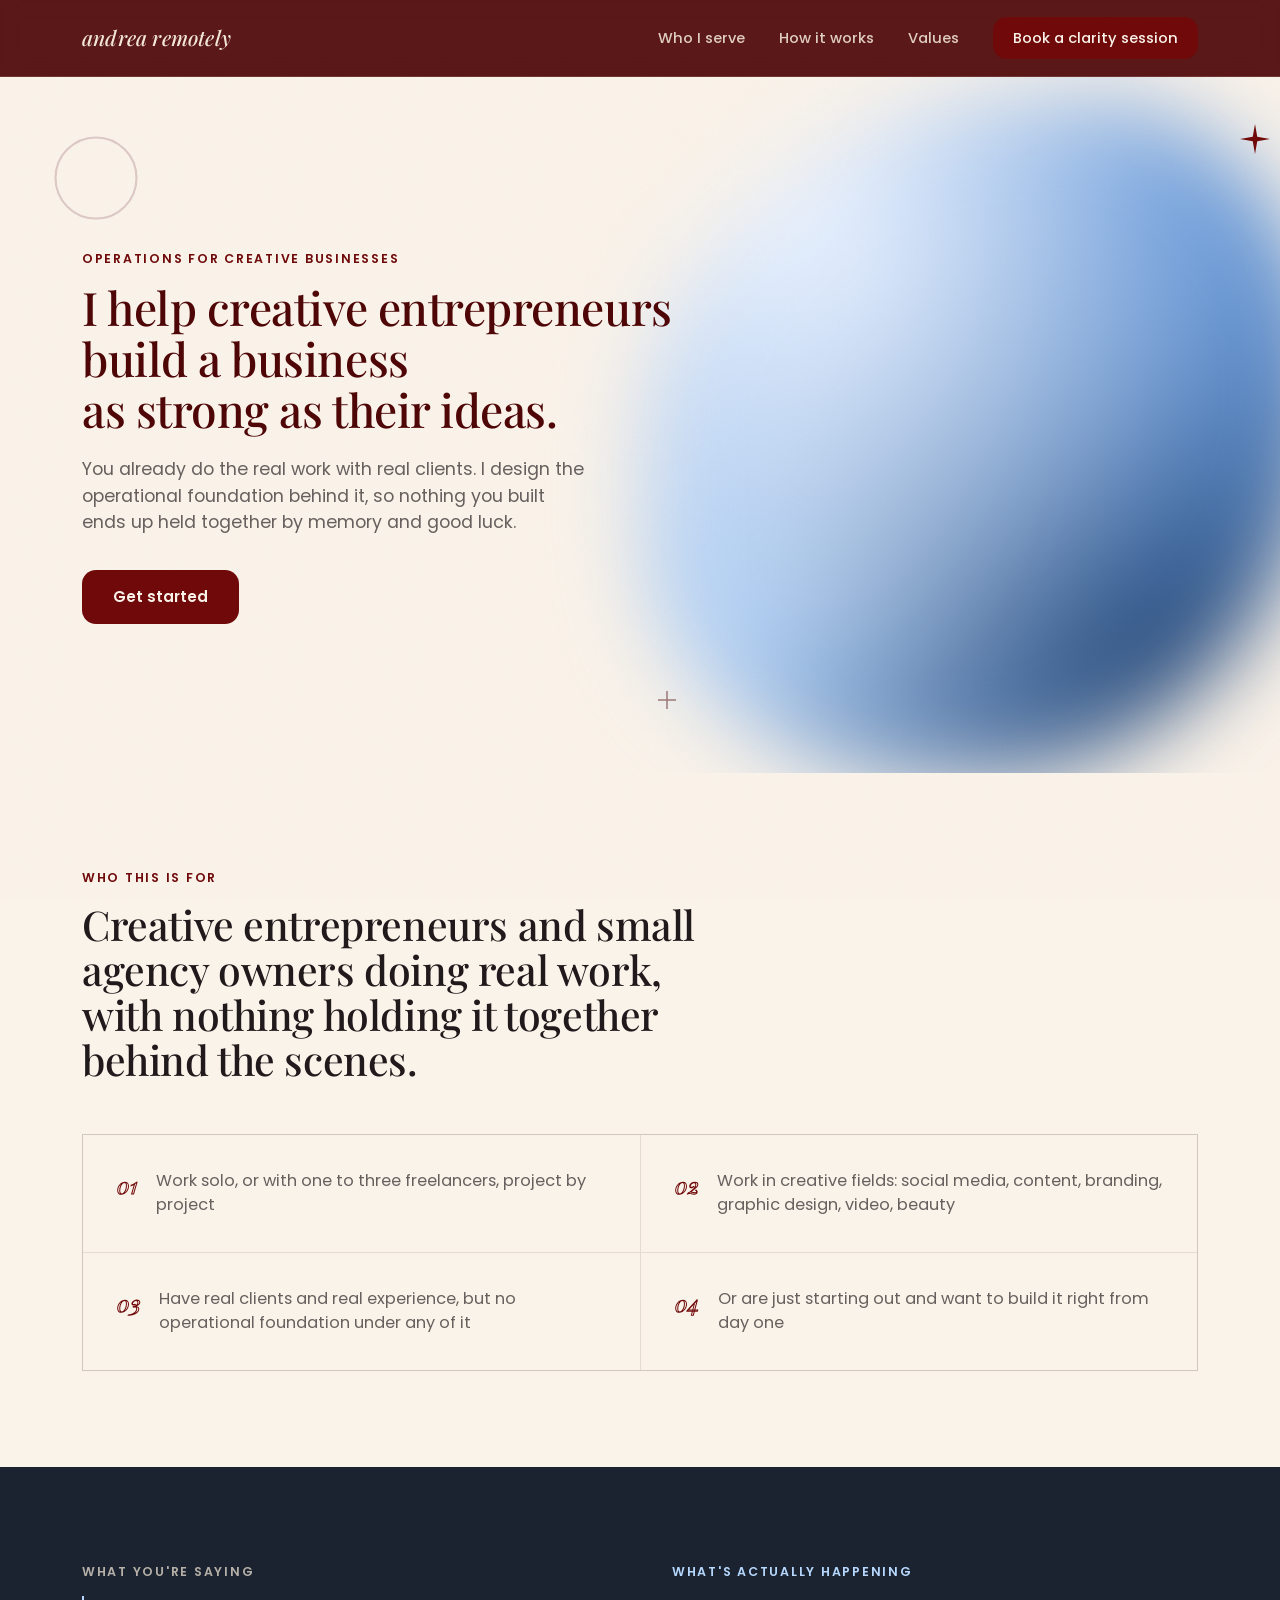
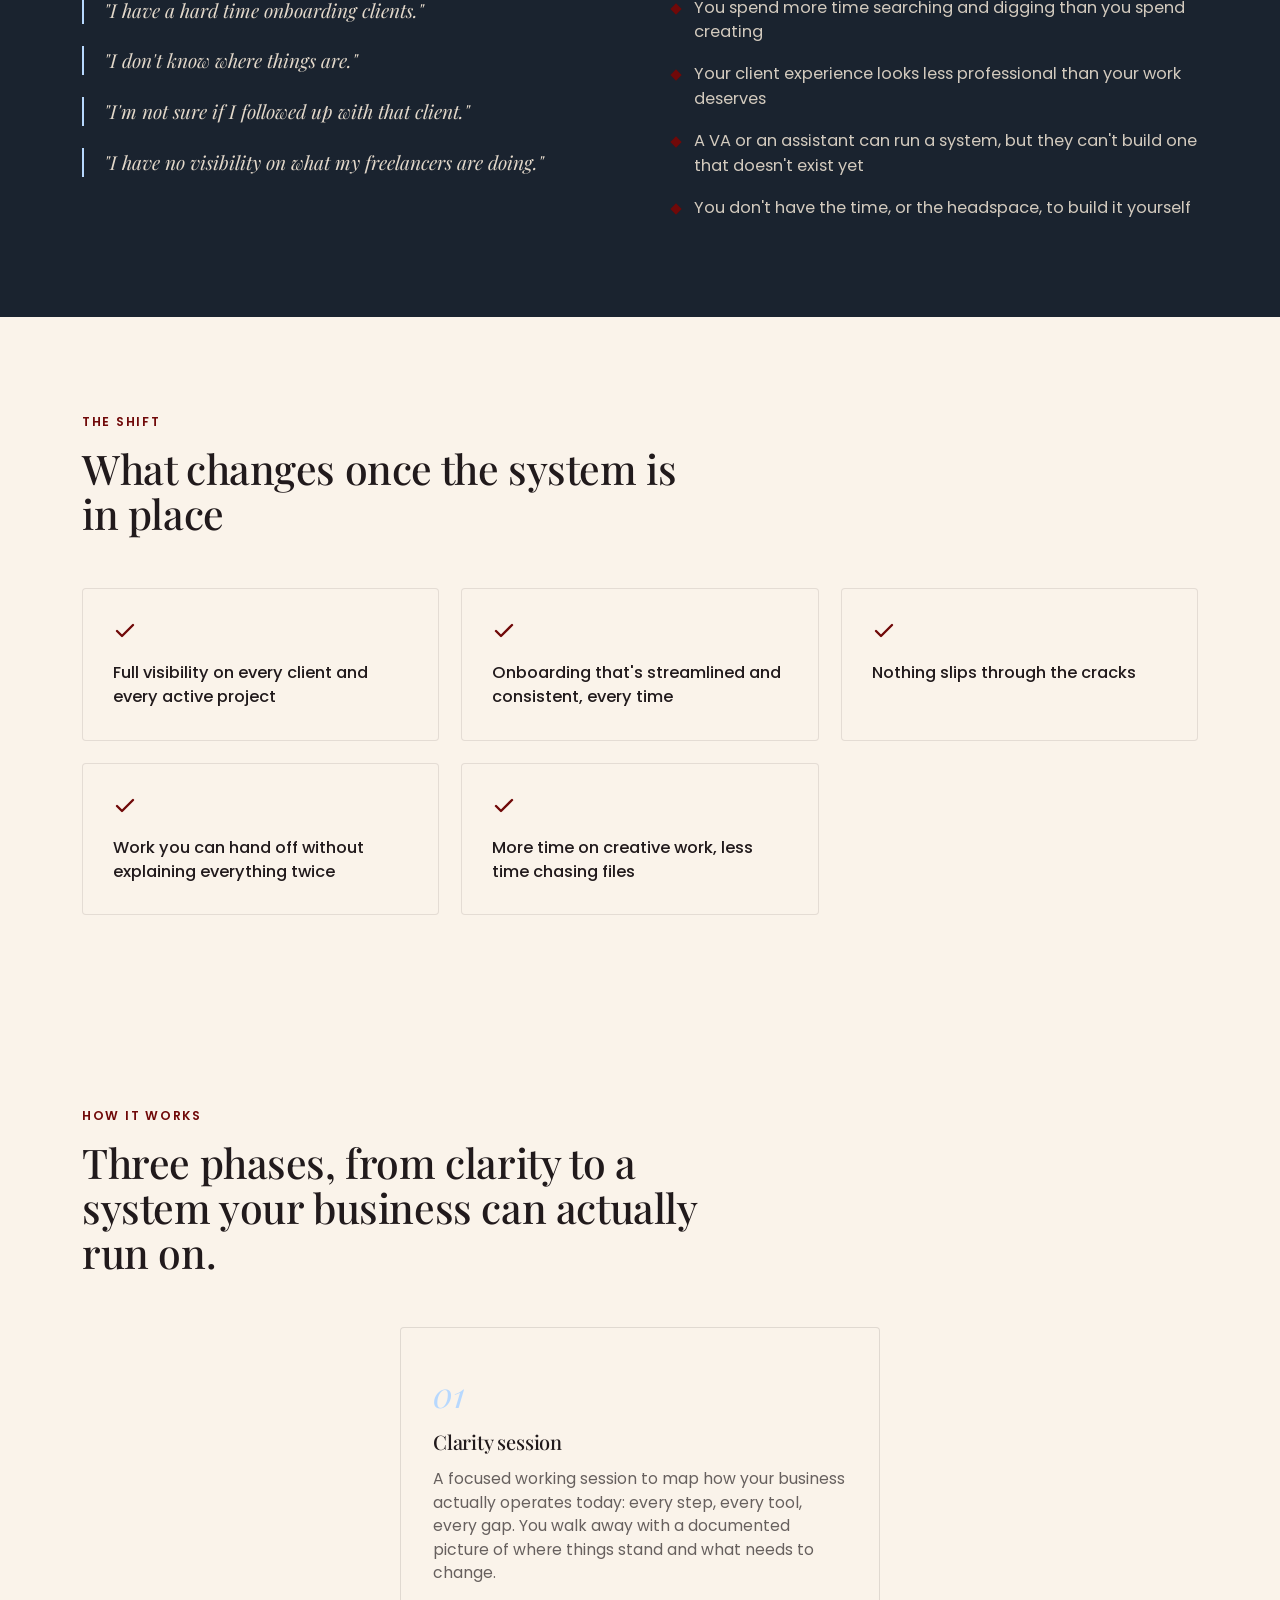
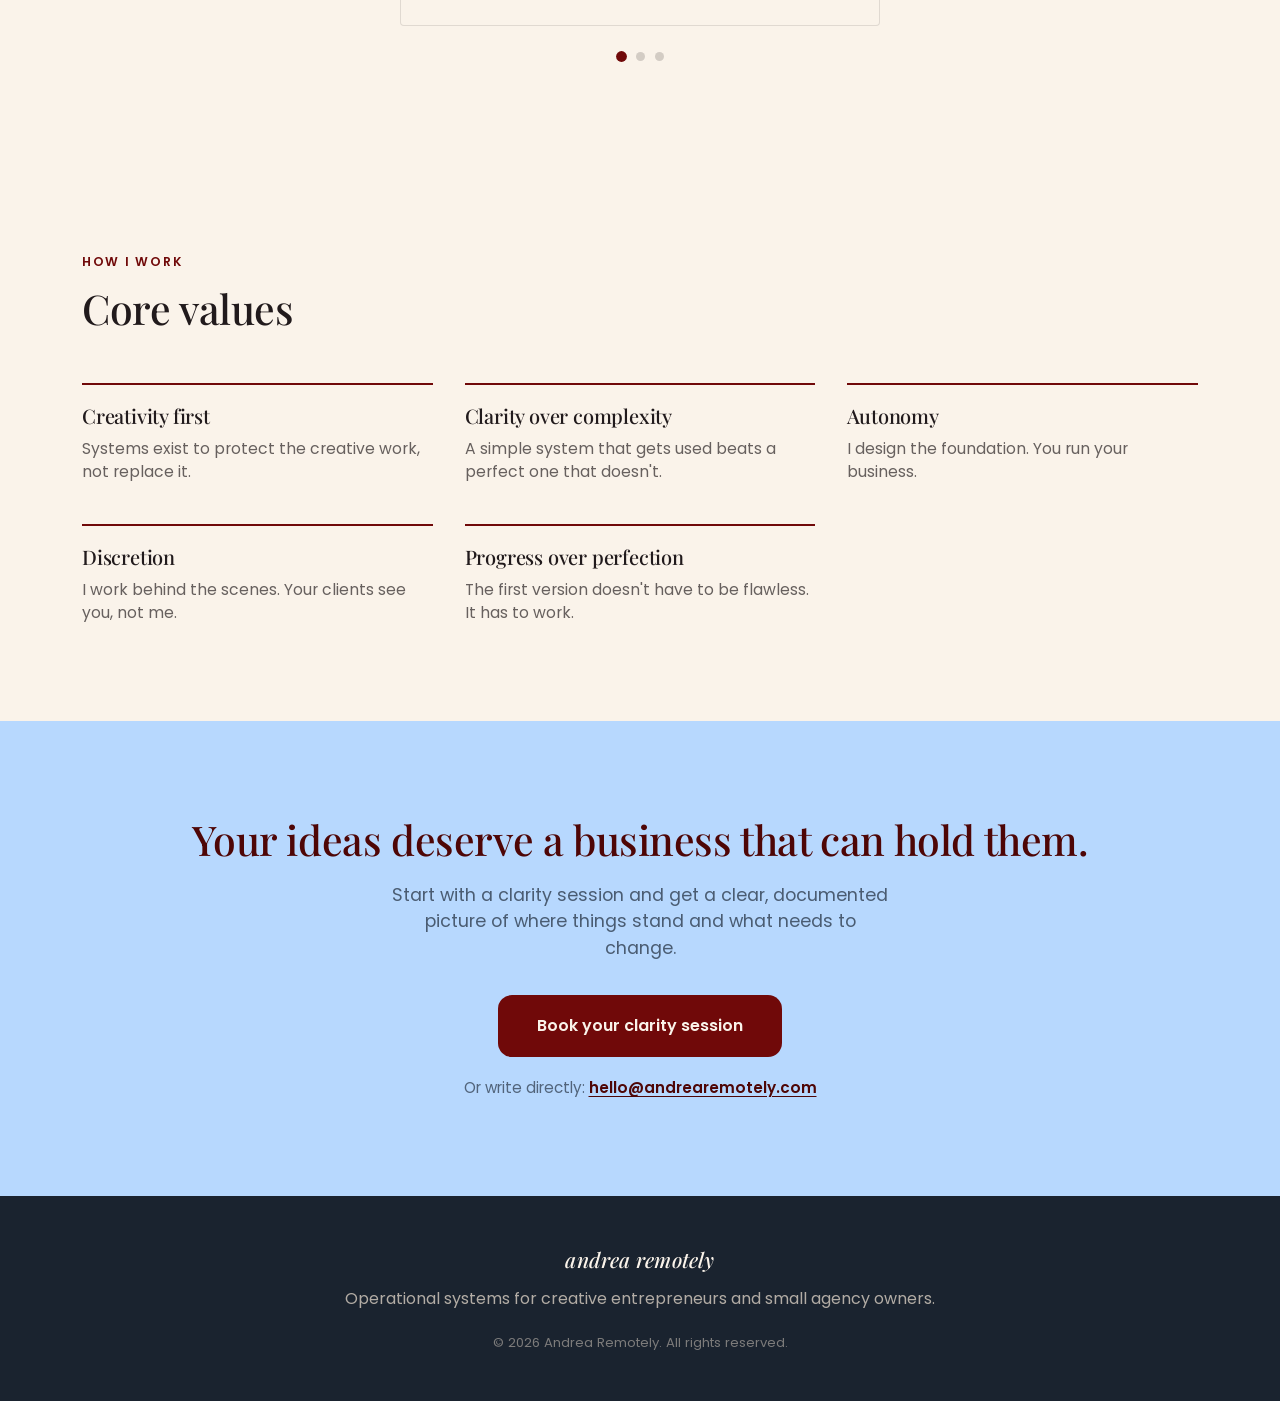
==== commit 2ca9a317: "Fix offer carousel: wheel scroll had a narrow, missable hit target Follow-up on the same artifact co" ====
--- a/index.html
+++ b/index.html
@@ -156,22 +156,30 @@
         <h2>Three phases, from clarity to a system your business can actually run on.</h2>
       </div>
 
-      <div class="offer-grid">
-        <div class="offer-card">
-          <span class="offer-num">01</span>
-          <h3>Clarity session</h3>
-          <p>A focused working session to map how your business actually operates today: every step, every tool, every gap. You walk away with a documented picture of where things stand and what needs to change.</p>
-        </div>
-        <div class="offer-card offer-card-mid">
-          <span class="offer-num">02</span>
-          <h3>System design</h3>
-          <p>Based on the clarity session, I design the system: what goes where, how work flows, who owns what, how clients get onboarded. The output is a clear blueprint, ready to be built in ClickUp or Notion by a specialist.</p>
-        </div>
-        <div class="offer-card">
-          <span class="offer-num">03</span>
-          <h3>Ongoing support</h3>
-          <p class="offer-optional">Available when needed</p>
-          <p>A light monthly check in to catch what's working, what's breaking, and what needs adjusting as your business grows.</p>
+      <div class="offer-carousel" id="offerCarousel">
+        <div class="offer-grid" id="offerGrid">
+          <div class="offer-card">
+            <span class="offer-num">01</span>
+            <h3>Clarity session</h3>
+            <p>A focused working session to map how your business actually operates today: every step, every tool, every gap. You walk away with a documented picture of where things stand and what needs to change.</p>
+          </div>
+          <div class="offer-card offer-card-mid">
+            <span class="offer-num">02</span>
+            <h3>System design</h3>
+            <p>Based on the clarity session, I design the system: what goes where, how work flows, who owns what, how clients get onboarded. The output is a clear blueprint, ready to be built in ClickUp or Notion by a specialist.</p>
+          </div>
+          <div class="offer-card">
+            <span class="offer-num">03</span>
+            <h3>Ongoing support</h3>
+            <p class="offer-optional">Available when needed</p>
+            <p>A light monthly check in to catch what's working, what's breaking, and what needs adjusting as your business grows.</p>
+          </div>
+        </div>
+
+        <div class="offer-dots" id="offerDots">
+          <button type="button" class="offer-dot is-active" aria-label="Show phase 1, clarity session" data-index="0"></button>
+          <button type="button" class="offer-dot" aria-label="Show phase 2, system design" data-index="1"></button>
+          <button type="button" class="offer-dot" aria-label="Show phase 3, ongoing support" data-index="2"></button>
         </div>
       </div>
     </div>
--- a/styles.css
+++ b/styles.css
@@ -239,13 +239,18 @@
 }
 
 .hero-inner {
-  display: grid;
-  grid-template-columns: 1.05fr 0.95fr;
+  position: relative;
+  min-height: 480px;
+  display: flex;
   align-items: center;
-  gap: 48px;
-}
-
-.hero-copy { text-align: left; }
+}
+
+.hero-copy {
+  position: relative;
+  z-index: 1;
+  max-width: 620px;
+  text-align: left;
+}
 
 .hero h1 {
   font-size: clamp(2.1rem, 3.6vw, 3.4rem);
@@ -271,18 +276,24 @@
   justify-content: flex-start;
 }
 
-/* -------------------- hero visual: blob + glass -------------------- */
+/* -------------------- hero visual: background blob -------------------- */
 .hero-visual {
-  position: relative;
-  min-height: 420px;
+  position: absolute;
+  top: 50%;
+  right: -8%;
+  transform: translateY(-50%);
+  width: 76%;
+  max-width: 680px;
+  aspect-ratio: 1 / 1;
+  z-index: 0;
+  pointer-events: none;
   display: flex;
   align-items: center;
   justify-content: center;
 }
 
 .blob-wrap {
-  width: 88%;
-  max-width: 420px;
+  width: 100%;
   aspect-ratio: 1 / 1;
   transition: transform 0.6s cubic-bezier(0.16, 1, 0.3, 1);
   will-change: transform;
@@ -451,6 +462,31 @@
   .offer-grid { scroll-behavior: auto; }
 }
 
+.offer-dots {
+  display: flex;
+  justify-content: center;
+  gap: 10px;
+  margin-top: 22px;
+}
+
+.offer-dot {
+  width: 9px;
+  height: 9px;
+  border-radius: 50%;
+  border: none;
+  padding: 0;
+  background: rgba(33, 26, 28, 0.18);
+  cursor: pointer;
+  transition: background 0.2s ease, transform 0.2s ease;
+}
+
+.offer-dot:hover { background: var(--sky-deep); }
+
+.offer-dot.is-active {
+  background: var(--maroon);
+  transform: scale(1.2);
+}
+
 .offer-card {
   background: var(--cream-soft);
   border: 1px solid rgba(33, 26, 28, 0.12);
@@ -572,16 +608,11 @@
 
   .trait-grid { grid-template-columns: 1fr; }
 
-  .hero-inner {
-    display: flex;
-    flex-direction: column;
-    align-items: stretch;
-    gap: 28px;
+  .hero-visual {
+    right: -12%;
+    width: 78%;
+    max-width: 400px;
   }
-  .hero-copy { display: contents; }
-  .hero-head { order: 1; }
-  .hero-visual { order: 2; min-height: 320px; }
-  .hero-body { order: 3; margin-top: 0; }
 }
 
 @media (max-width: 760px) {
@@ -623,4 +654,10 @@
   .wrap { padding: 0 20px; }
   .btn { width: 100%; }
   .hero-actions { flex-direction: column; width: 100%; }
-}
+
+  .hero-visual {
+    top: 42%;
+    right: -20%;
+    width: 92%;
+  }
+}
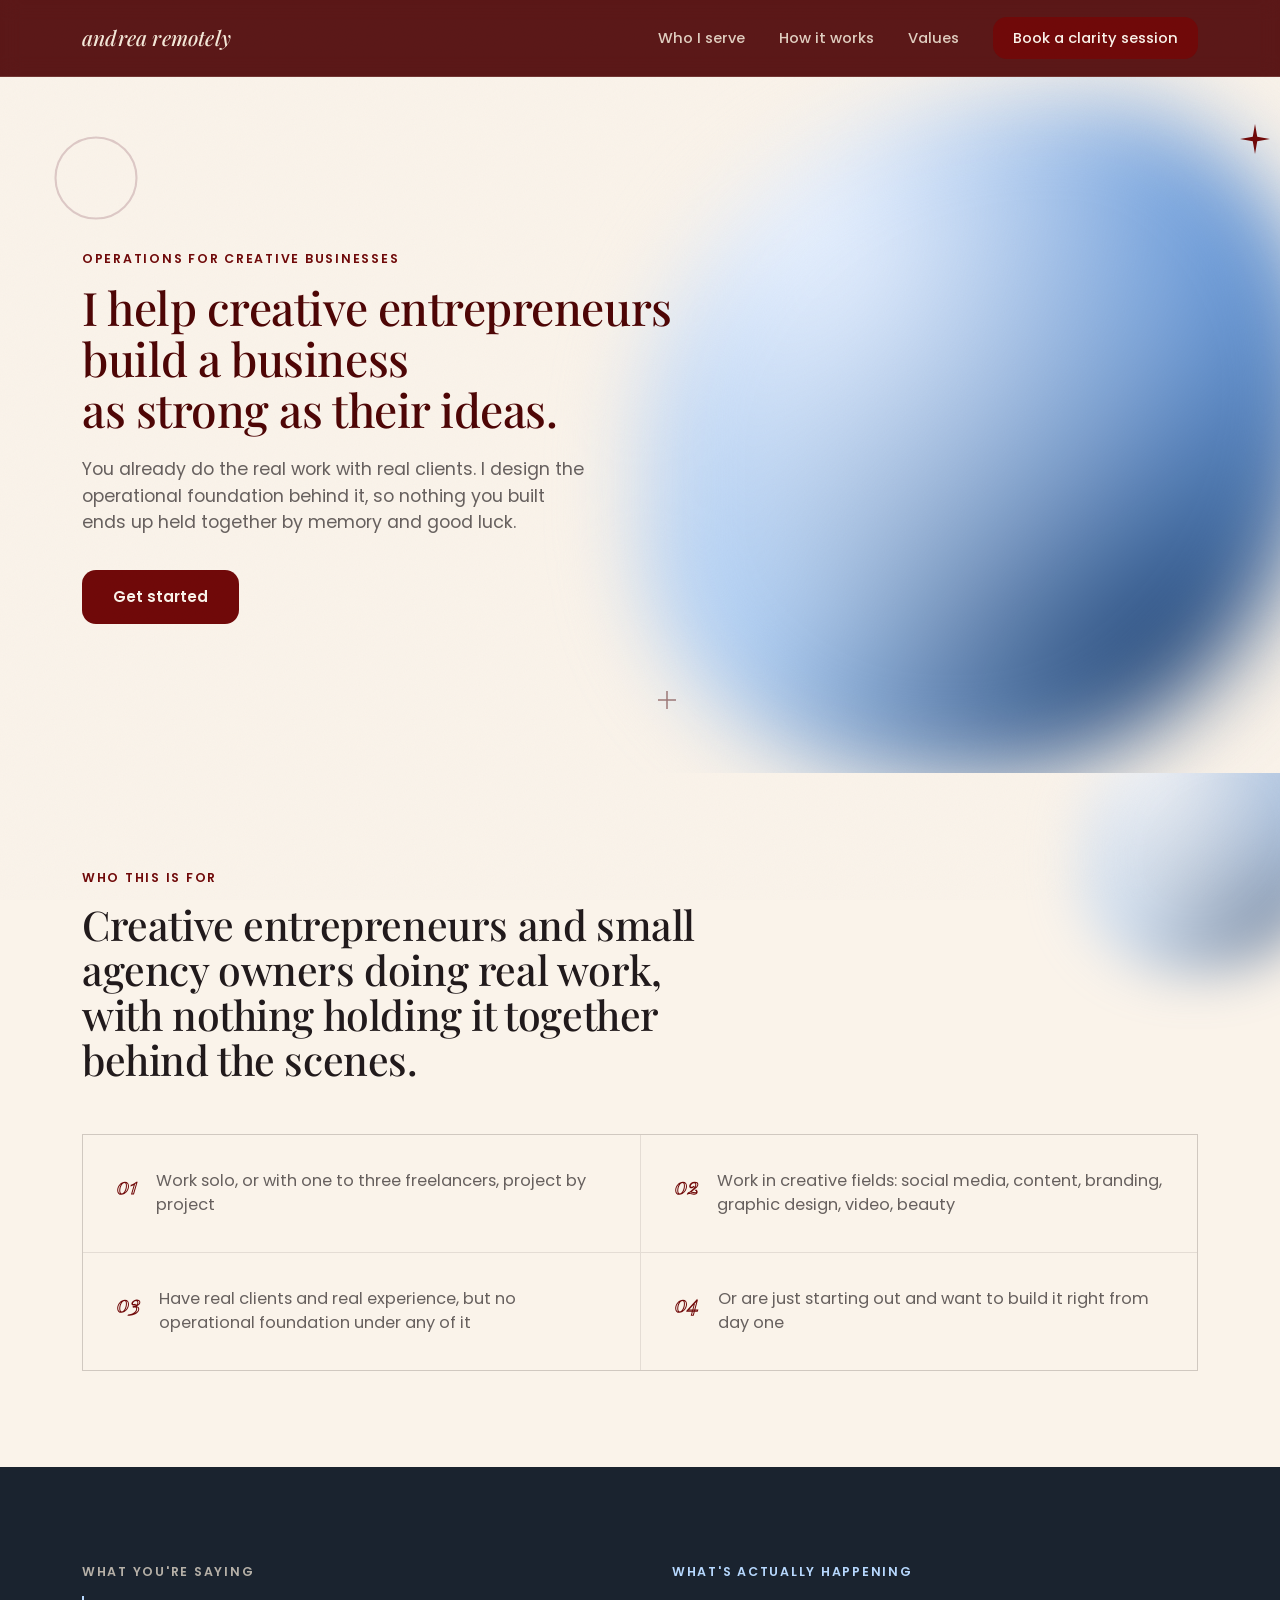
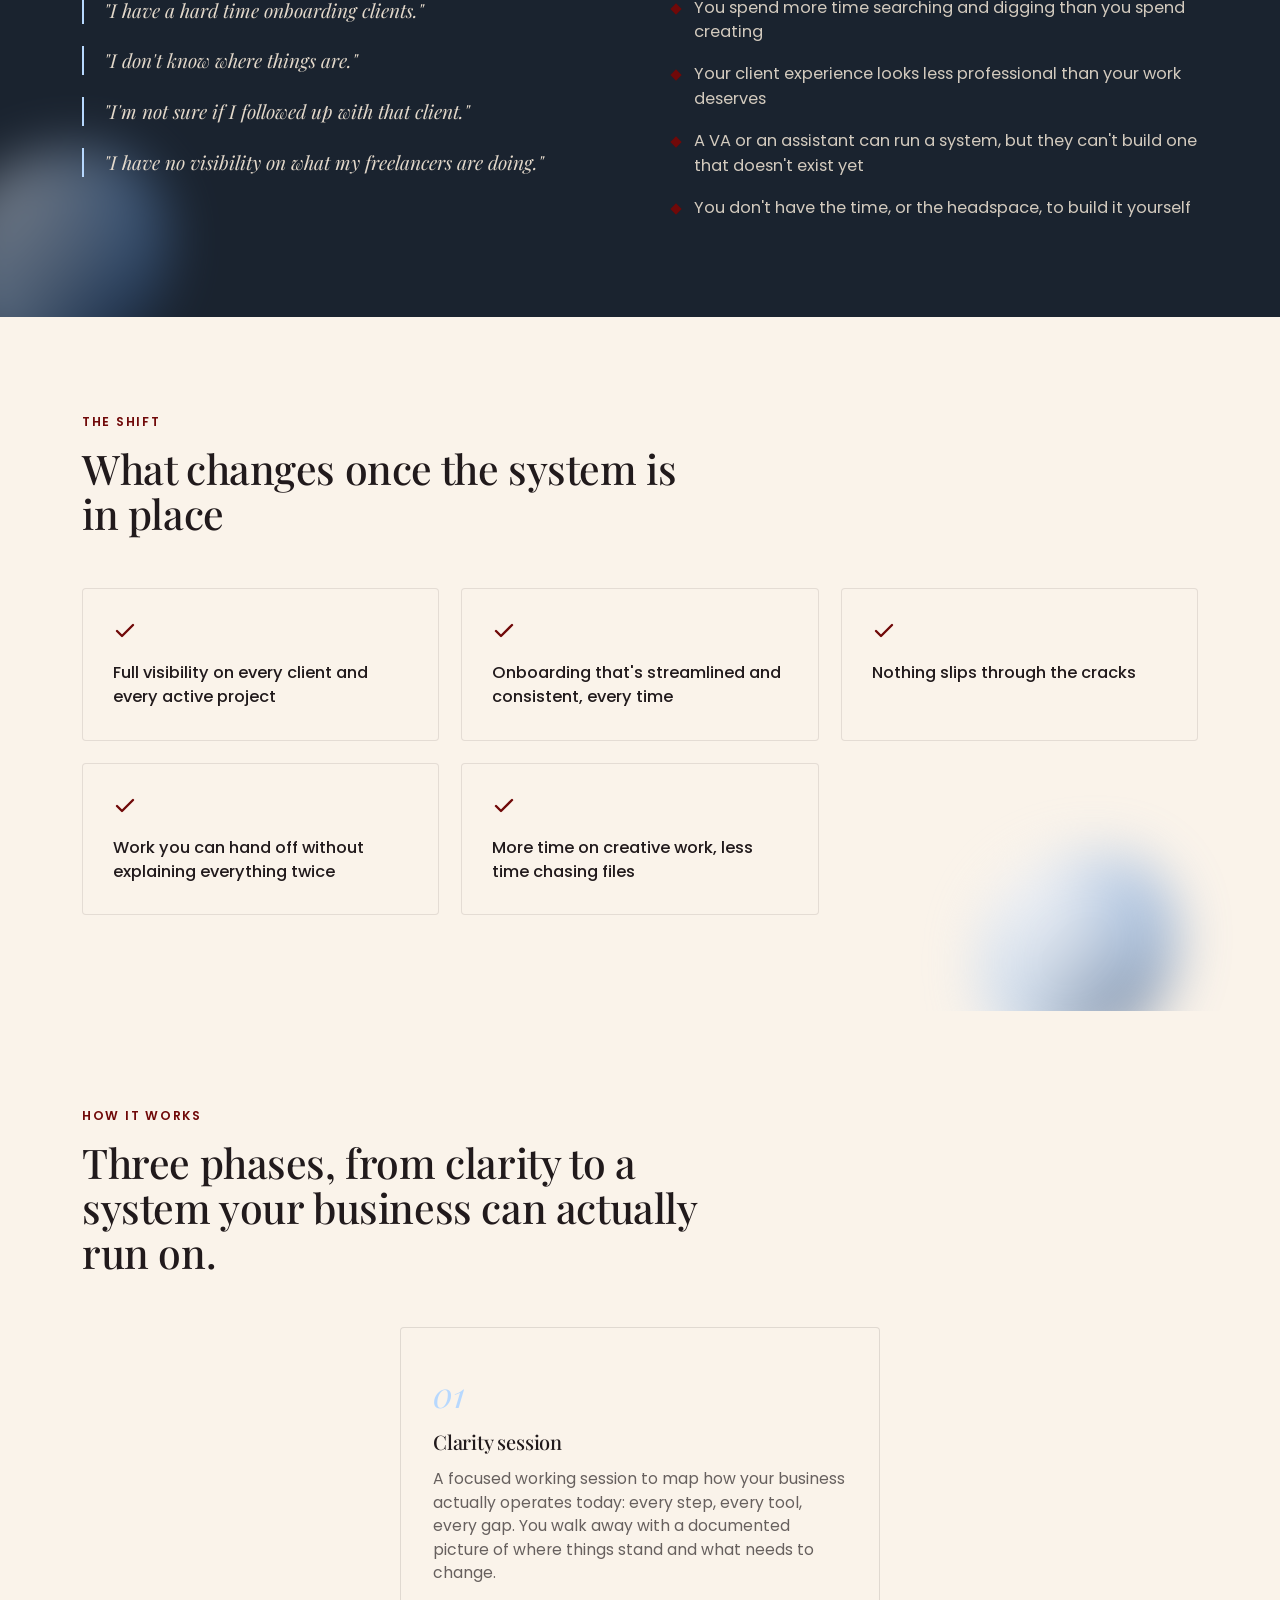
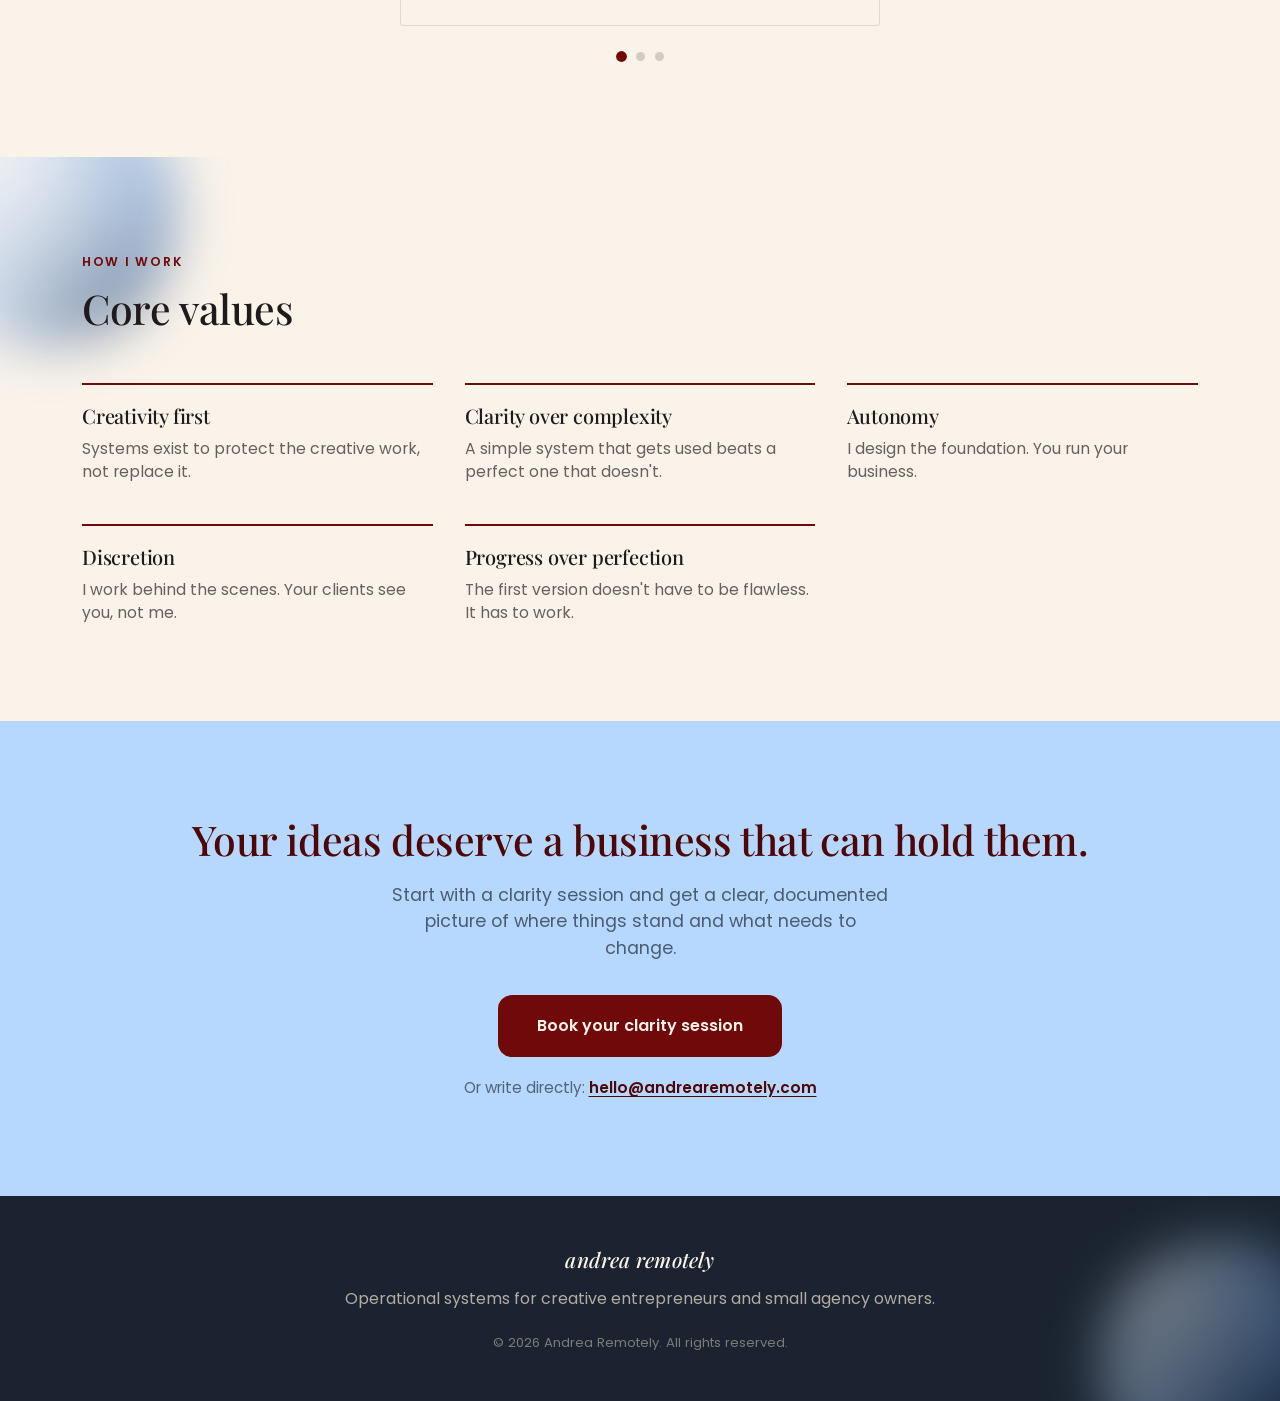
==== commit 16ab9d30: "Add small blue blob accents in section corners throughout the page Requested via an artifact comment" ====
--- a/index.html
+++ b/index.html
@@ -64,6 +64,7 @@
 
   <!-- WHO I SERVE -->
   <section class="section who" id="who">
+    <div class="corner-blob corner-blob-who" aria-hidden="true"></div>
     <div class="wrap">
       <div class="section-head">
         <p class="eyebrow">Who this is for</p>
@@ -93,6 +94,7 @@
 
   <!-- PAIN -->
   <section class="section pain">
+    <div class="corner-blob corner-blob-pain" aria-hidden="true"></div>
     <div class="wrap">
       <div class="pain-grid">
         <div class="pain-col pain-say">
@@ -117,6 +119,7 @@
 
   <!-- WHAT CHANGES -->
   <section class="section change">
+    <div class="corner-blob corner-blob-change" aria-hidden="true"></div>
     <div class="wrap">
       <div class="section-head">
         <p class="eyebrow">The shift</p>
@@ -187,6 +190,7 @@
 
   <!-- VALUES -->
   <section class="section values" id="values">
+    <div class="corner-blob corner-blob-values" aria-hidden="true"></div>
     <div class="wrap">
       <div class="section-head">
         <p class="eyebrow">How I work</p>
@@ -231,6 +235,7 @@
 </main>
 
 <footer class="site-footer">
+  <div class="corner-blob corner-blob-footer" aria-hidden="true"></div>
   <div class="wrap footer-inner">
     <span class="logo logo-footer">andrea remotely</span>
     <p>Operational systems for creative entrepreneurs and small agency owners.</p>
--- a/styles.css
+++ b/styles.css
@@ -23,6 +23,12 @@
   --blob-2: #b7d8fe;
   --blob-3: #5f93d6;
   --blob-4: #2f5f9e;
+  --blob-bg:
+    radial-gradient(at 25% 20%, var(--blob-1) 0px, transparent 62%),
+    radial-gradient(at 78% 18%, var(--blob-3) 0px, transparent 58%),
+    radial-gradient(at 80% 78%, rgba(28, 58, 102, 0.78) 0px, transparent 62%),
+    radial-gradient(at 20% 78%, var(--blob-2) 0px, transparent 58%),
+    linear-gradient(160deg, var(--blob-2) 0%, var(--blob-4) 100%);
 
   --max: 1180px;
   --radius: 4px;
@@ -303,23 +309,42 @@
   position: relative;
   width: 100%;
   height: 100%;
-  background:
-    radial-gradient(at 25% 20%, var(--blob-1) 0px, transparent 62%),
-    radial-gradient(at 78% 18%, var(--blob-3) 0px, transparent 58%),
-    radial-gradient(at 80% 78%, rgba(28, 58, 102, 0.78) 0px, transparent 62%),
-    radial-gradient(at 20% 78%, var(--blob-2) 0px, transparent 58%),
-    linear-gradient(160deg, var(--blob-2) 0%, var(--blob-4) 100%);
+  background: var(--blob-bg);
   border-radius: 62% 38% 55% 45% / 55% 45% 62% 38%;
   filter: blur(42px);
   animation: blobDrift 10s ease-in-out infinite;
 }
 
+/* -------------------- corner blob accents -------------------- */
+/* small, low opacity echoes of the hero blob, tying sections together */
+.corner-blob {
+  position: absolute;
+  background: var(--blob-bg);
+  border-radius: 62% 38% 55% 45% / 55% 45% 62% 38%;
+  filter: blur(26px);
+  opacity: 0.55;
+  pointer-events: none;
+  z-index: -1;
+}
+
+.corner-blob-who { width: 260px; height: 260px; top: -60px; right: -60px; }
+.corner-blob-pain { width: 220px; height: 220px; bottom: -50px; left: -50px; opacity: 0.4; }
+.corner-blob-change { width: 200px; height: 200px; bottom: -40px; right: 8%; }
+.corner-blob-values { width: 240px; height: 240px; top: -50px; left: -60px; }
+.corner-blob-footer { width: 220px; height: 220px; bottom: -60px; right: -40px; opacity: 0.4; }
+
+@media (max-width: 760px) {
+  .corner-blob { transform: scale(0.75); }
+}
+
 /* -------------------- generic section -------------------- */
 .section { padding: 96px 0; }
 
 .section-head { max-width: 640px; margin-bottom: 52px; }
 
 /* -------------------- who i serve -------------------- */
+.who { position: relative; overflow: hidden; isolation: isolate; }
+
 .trait-grid {
   list-style: none;
   margin: 0;
@@ -361,6 +386,9 @@
 
 /* -------------------- pain -------------------- */
 .pain {
+  position: relative;
+  overflow: hidden;
+  isolation: isolate;
   background: var(--navy-dark);
   color: var(--cream);
 }
@@ -409,6 +437,8 @@
 }
 
 /* -------------------- what changes -------------------- */
+.change { position: relative; overflow: hidden; isolation: isolate; }
+
 .change-grid {
   display: grid;
   grid-template-columns: repeat(3, 1fr);
@@ -531,6 +561,8 @@
 }
 
 /* -------------------- values -------------------- */
+.values { position: relative; overflow: hidden; isolation: isolate; }
+
 .values-grid {
   display: grid;
   grid-template-columns: repeat(3, 1fr);
@@ -576,6 +608,9 @@
 
 /* -------------------- footer -------------------- */
 .site-footer {
+  position: relative;
+  overflow: hidden;
+  isolation: isolate;
   background: var(--navy-dark);
   color: rgba(243, 231, 215, 0.7);
   padding: 48px 0;
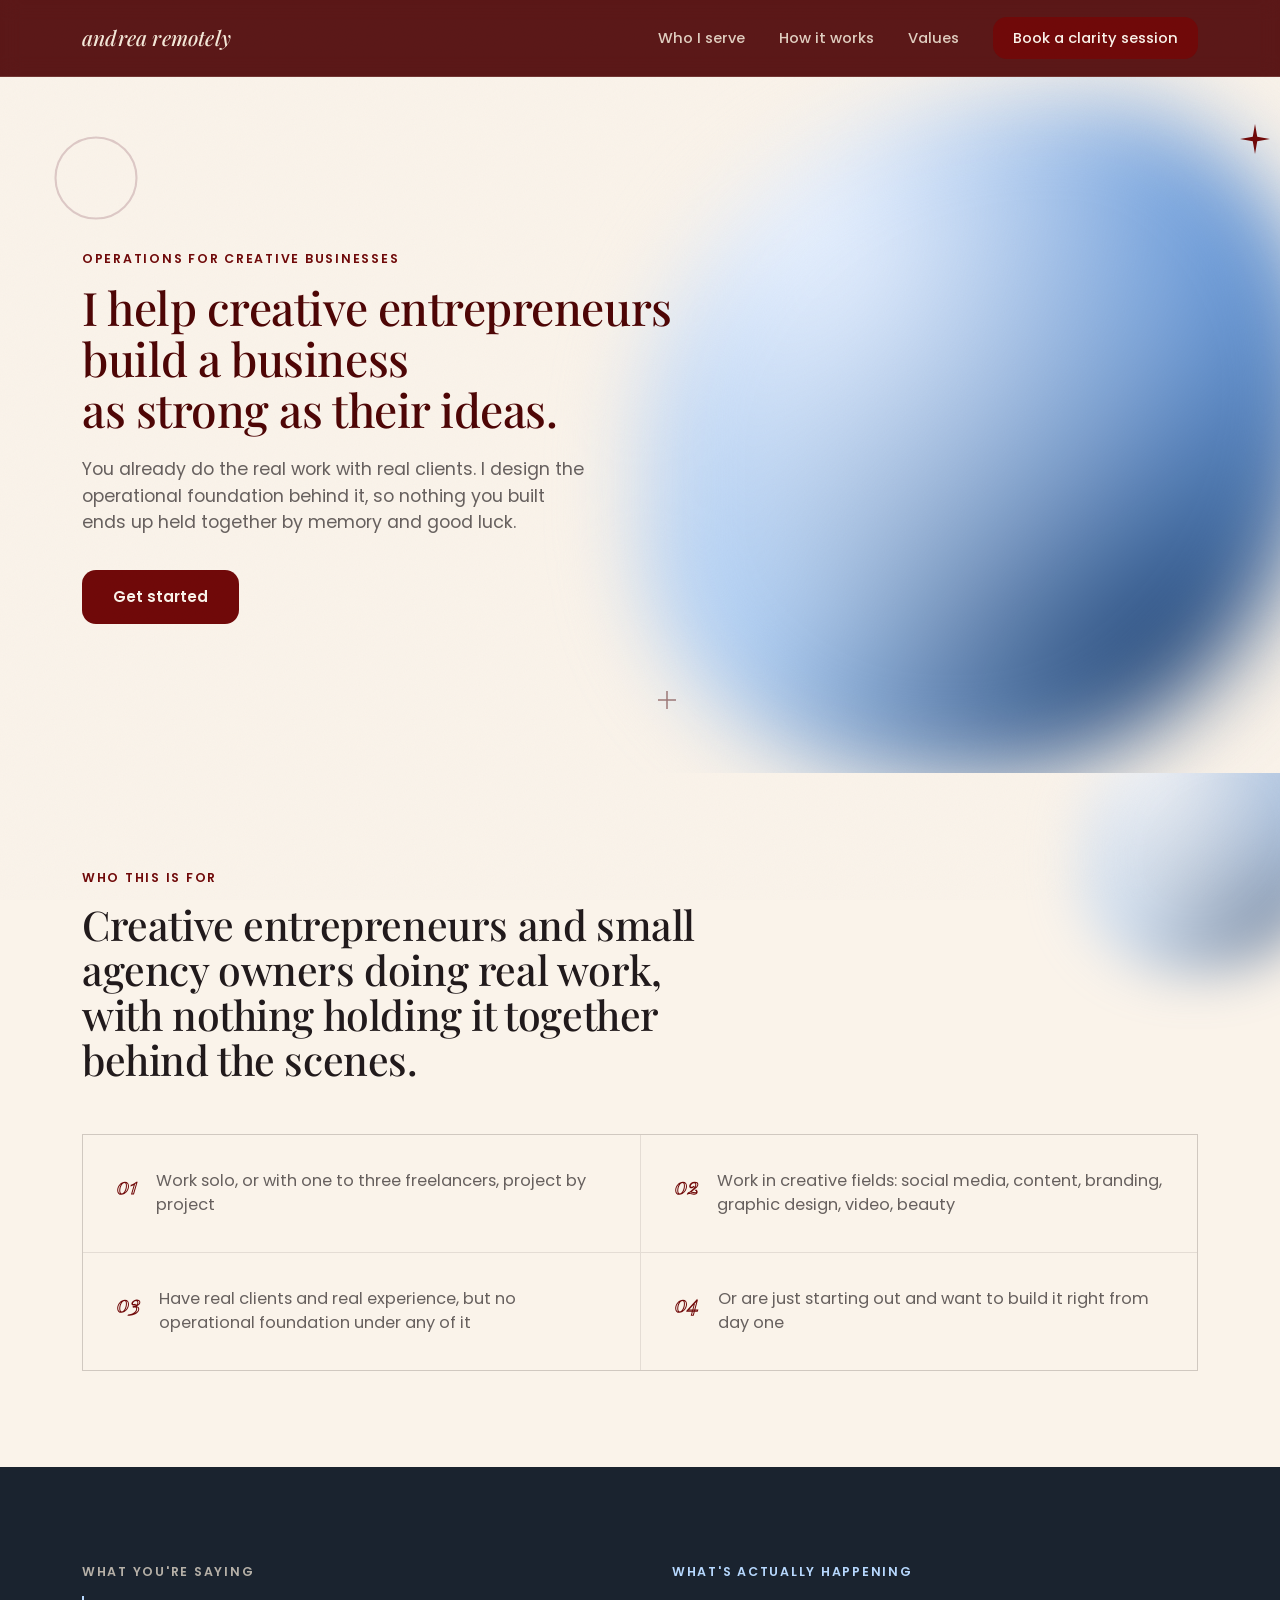
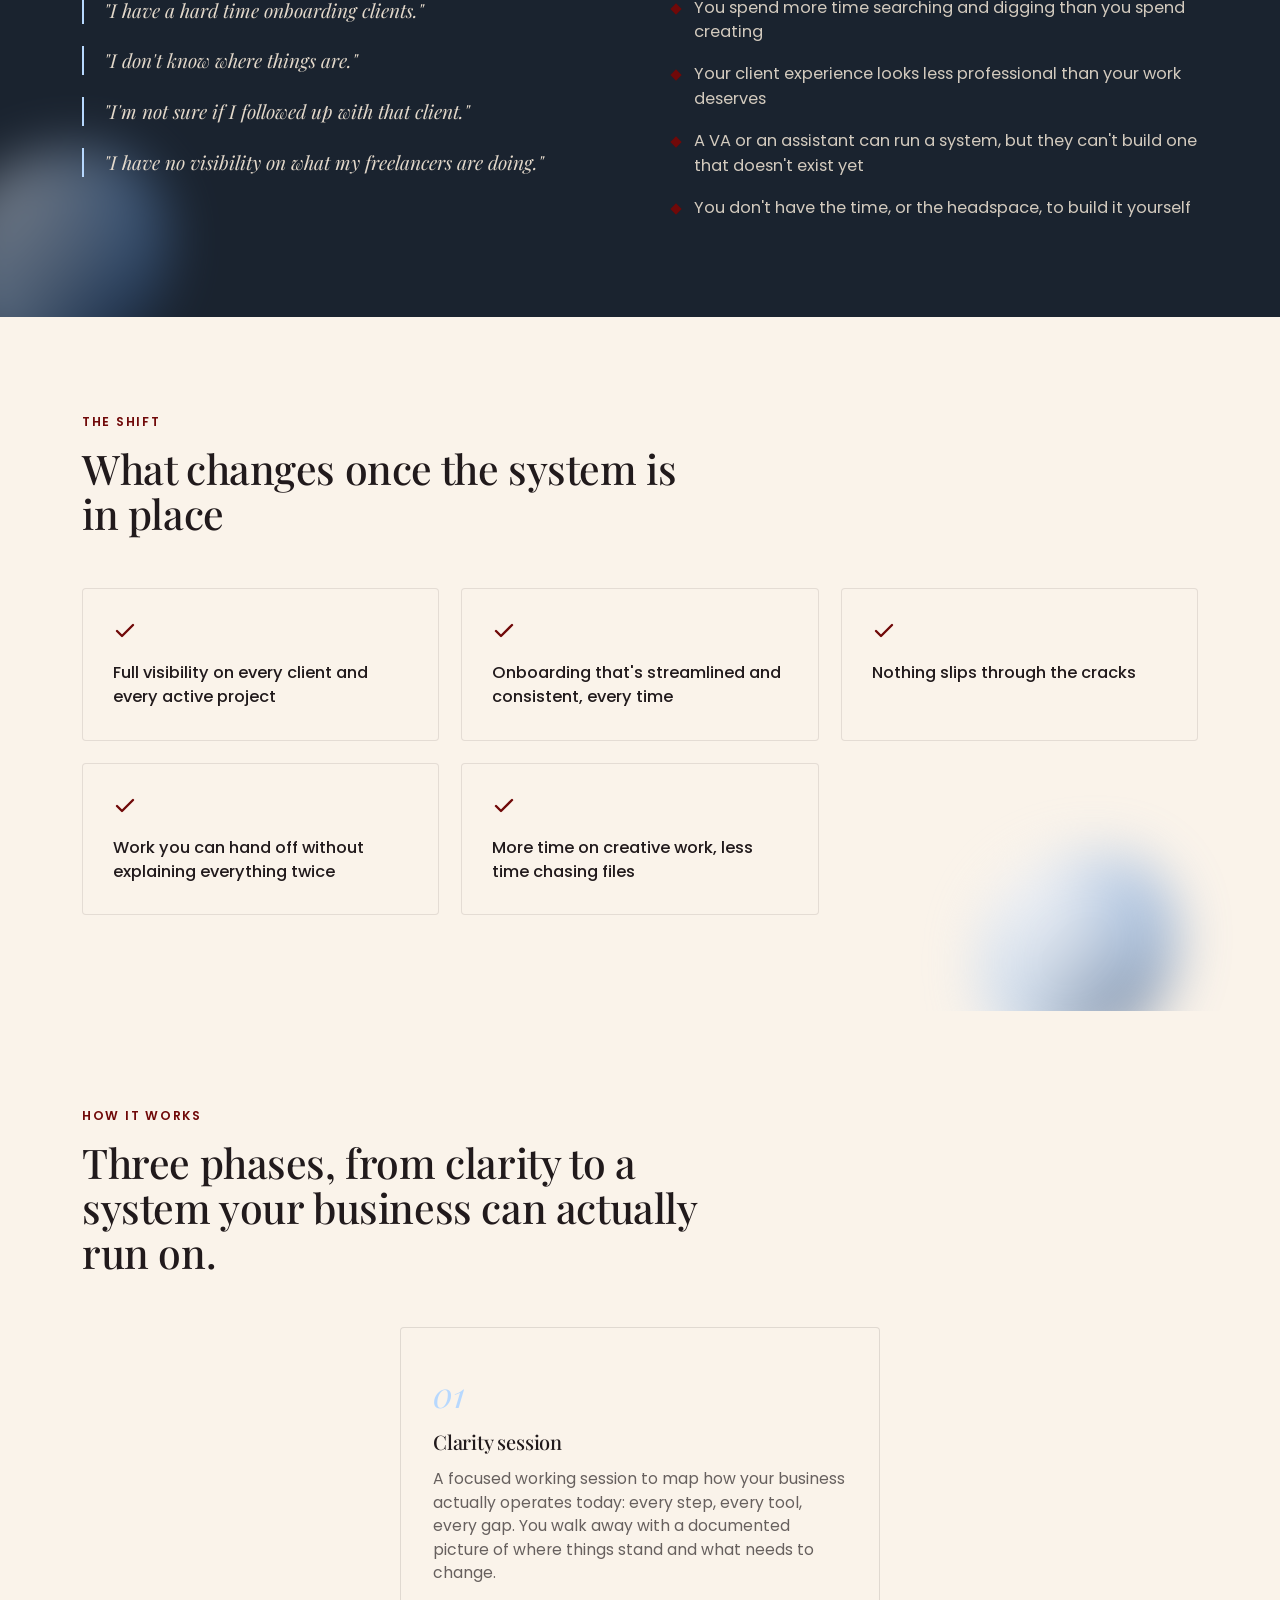
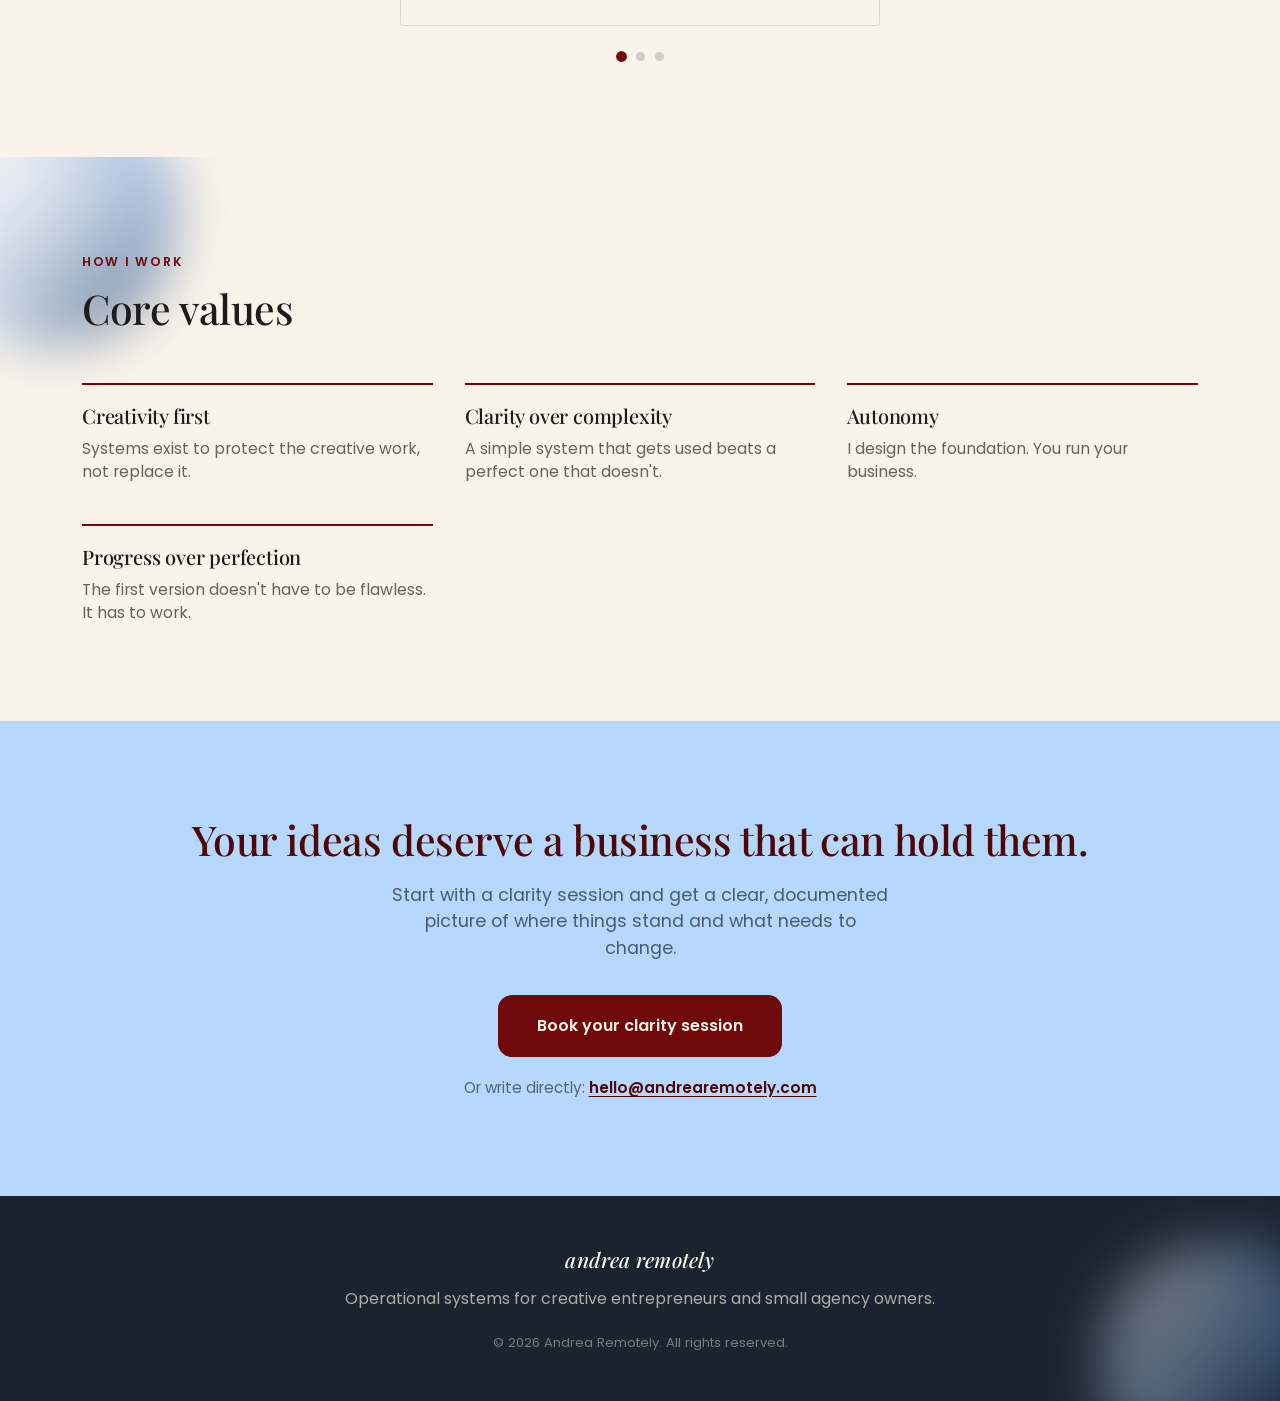
==== commit 2fc2db1f: "Remove the "Discretion" core value card Requested via an artifact comment. Core values grid now has " ====
--- a/index.html
+++ b/index.html
@@ -211,10 +211,6 @@
           <p>I design the foundation. You run your business.</p>
         </div>
         <div class="value-card">
-          <h3>Discretion</h3>
-          <p>I work behind the scenes. Your clients see you, not me.</p>
-        </div>
-        <div class="value-card">
           <h3>Progress over perfection</h3>
           <p>The first version doesn't have to be flawless. It has to work.</p>
         </div>
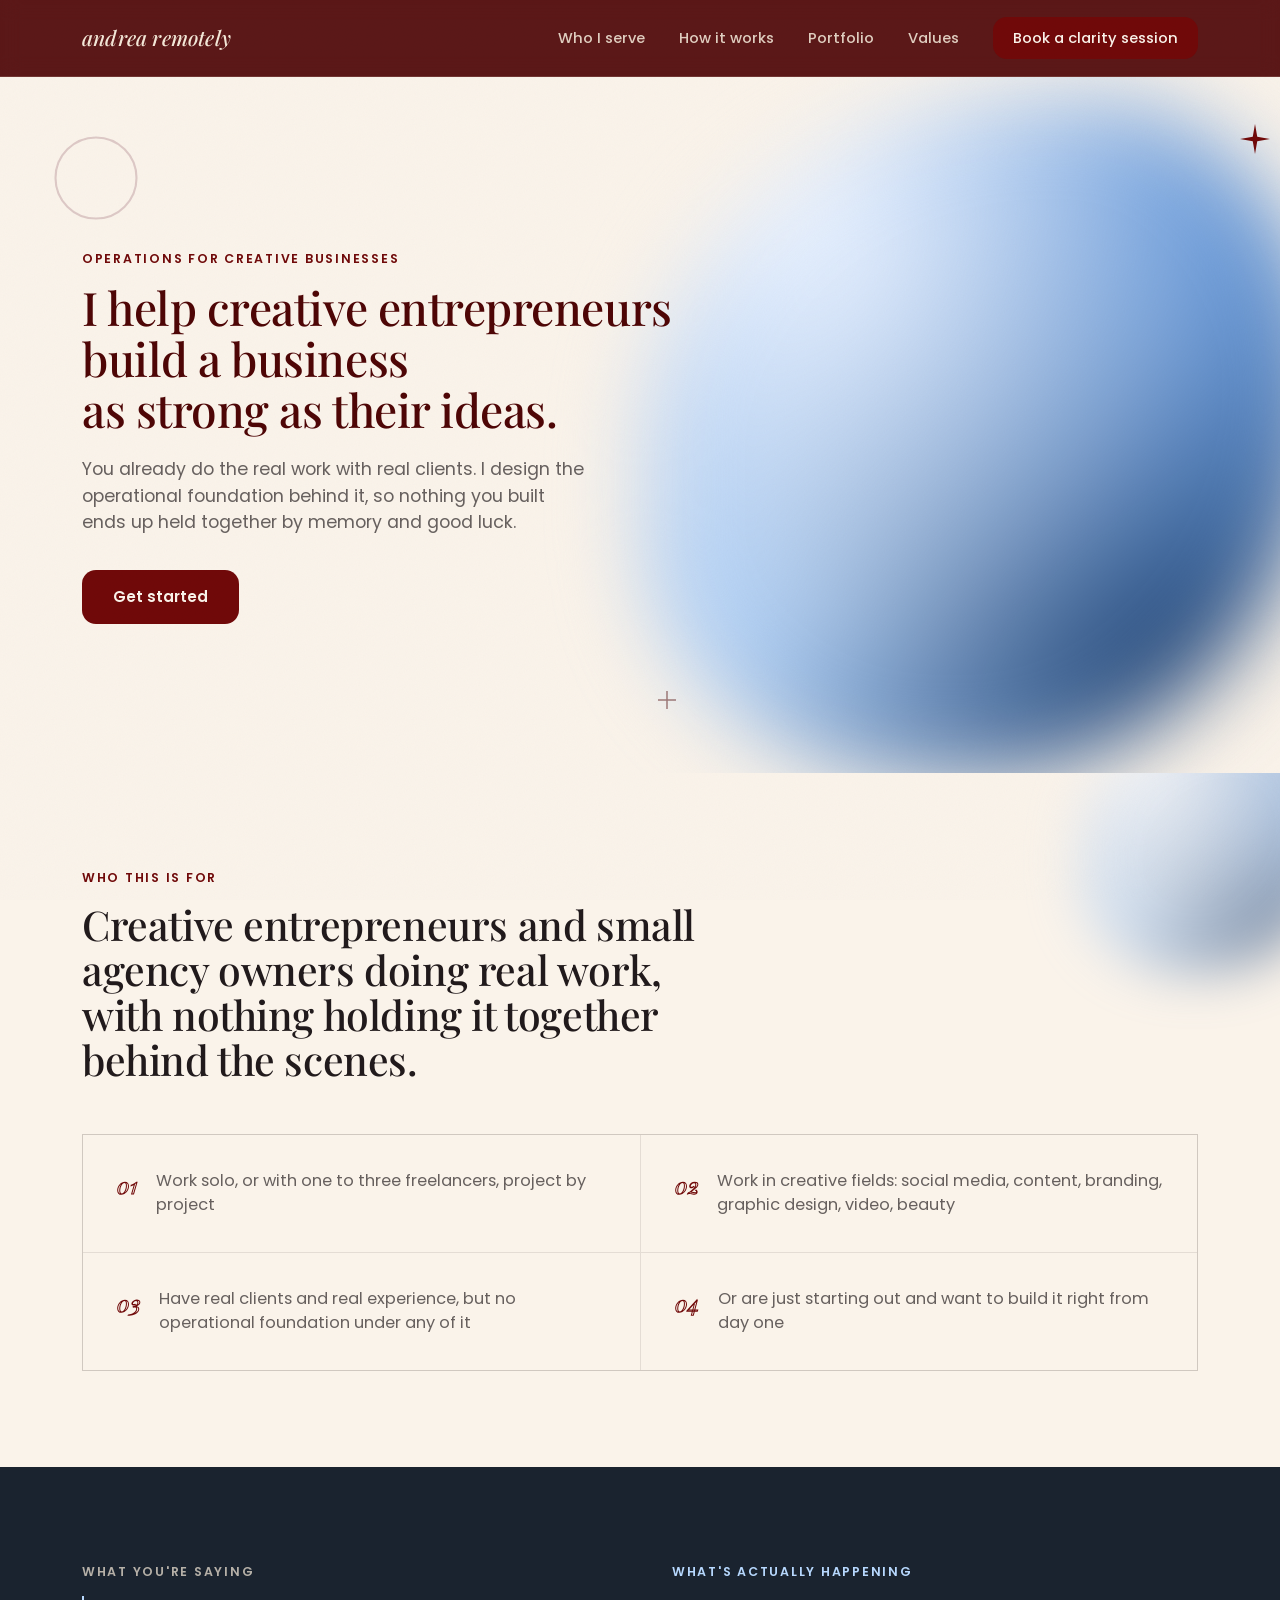
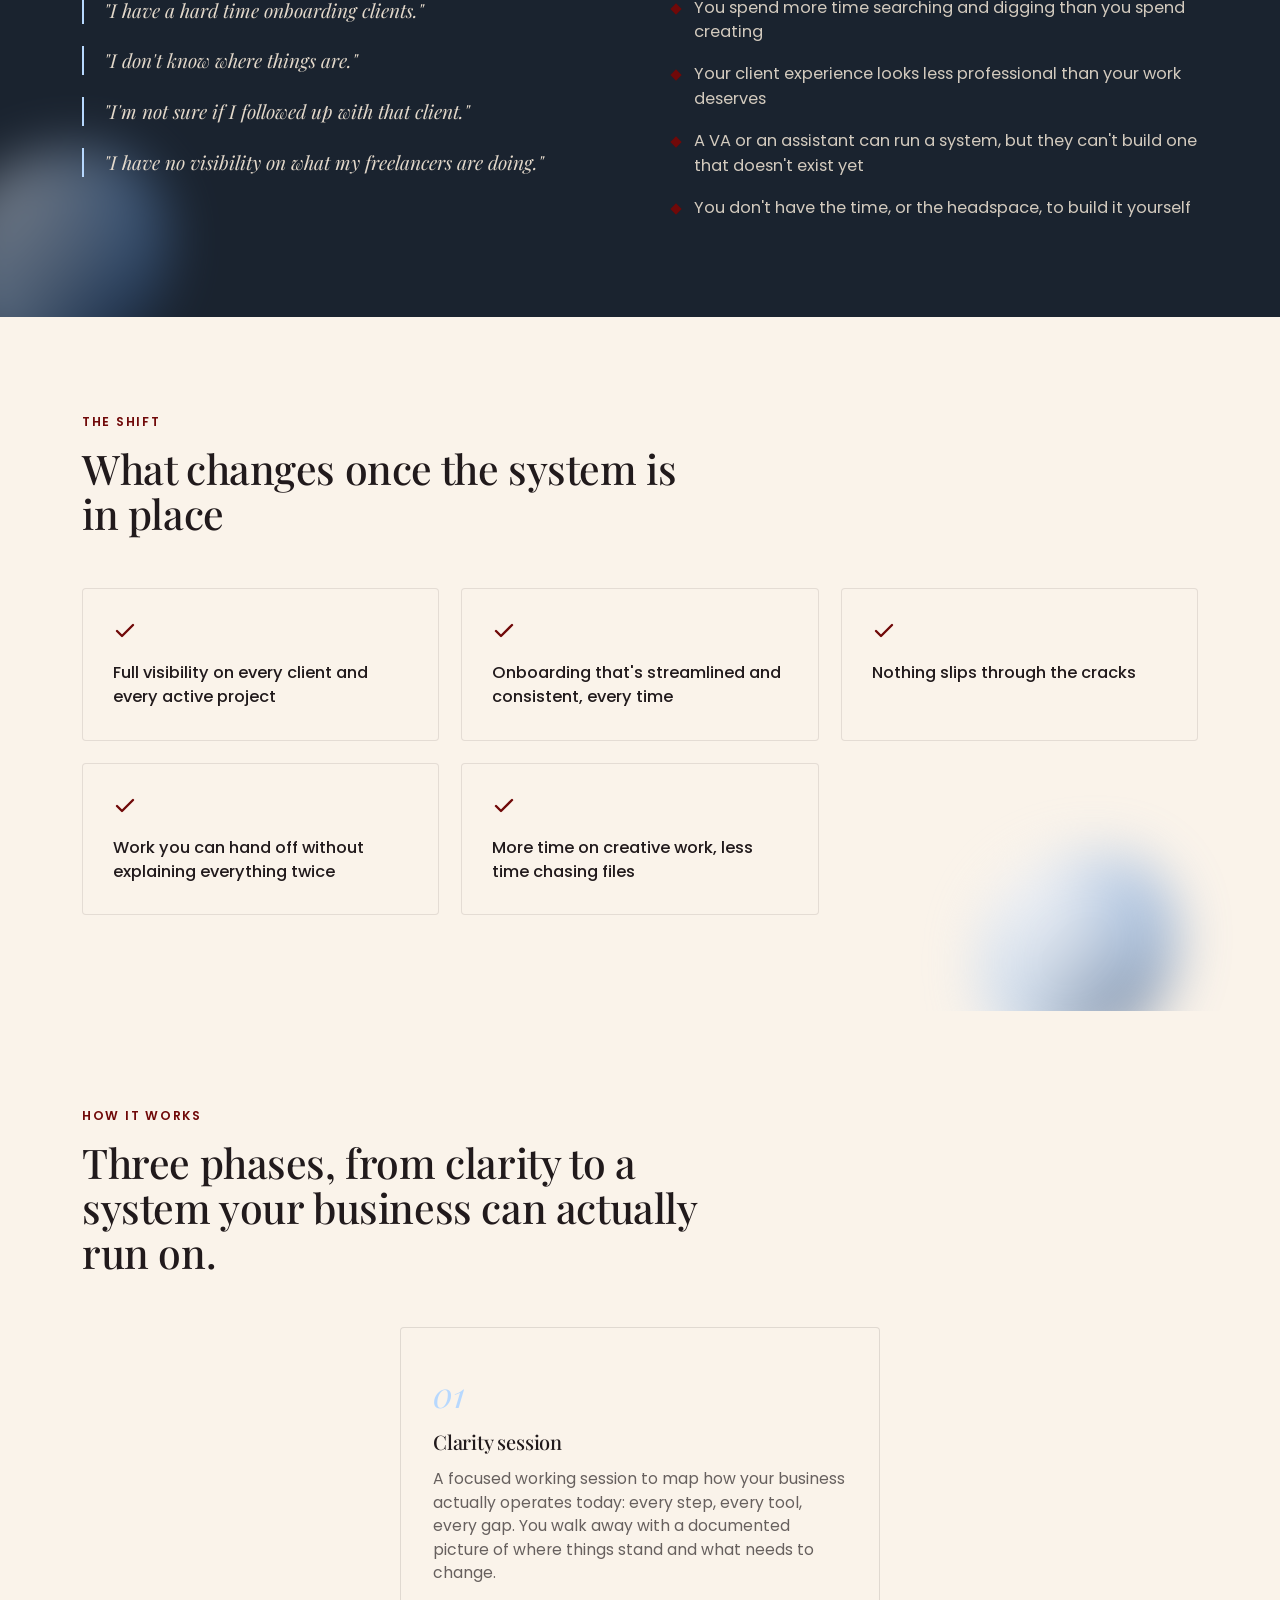
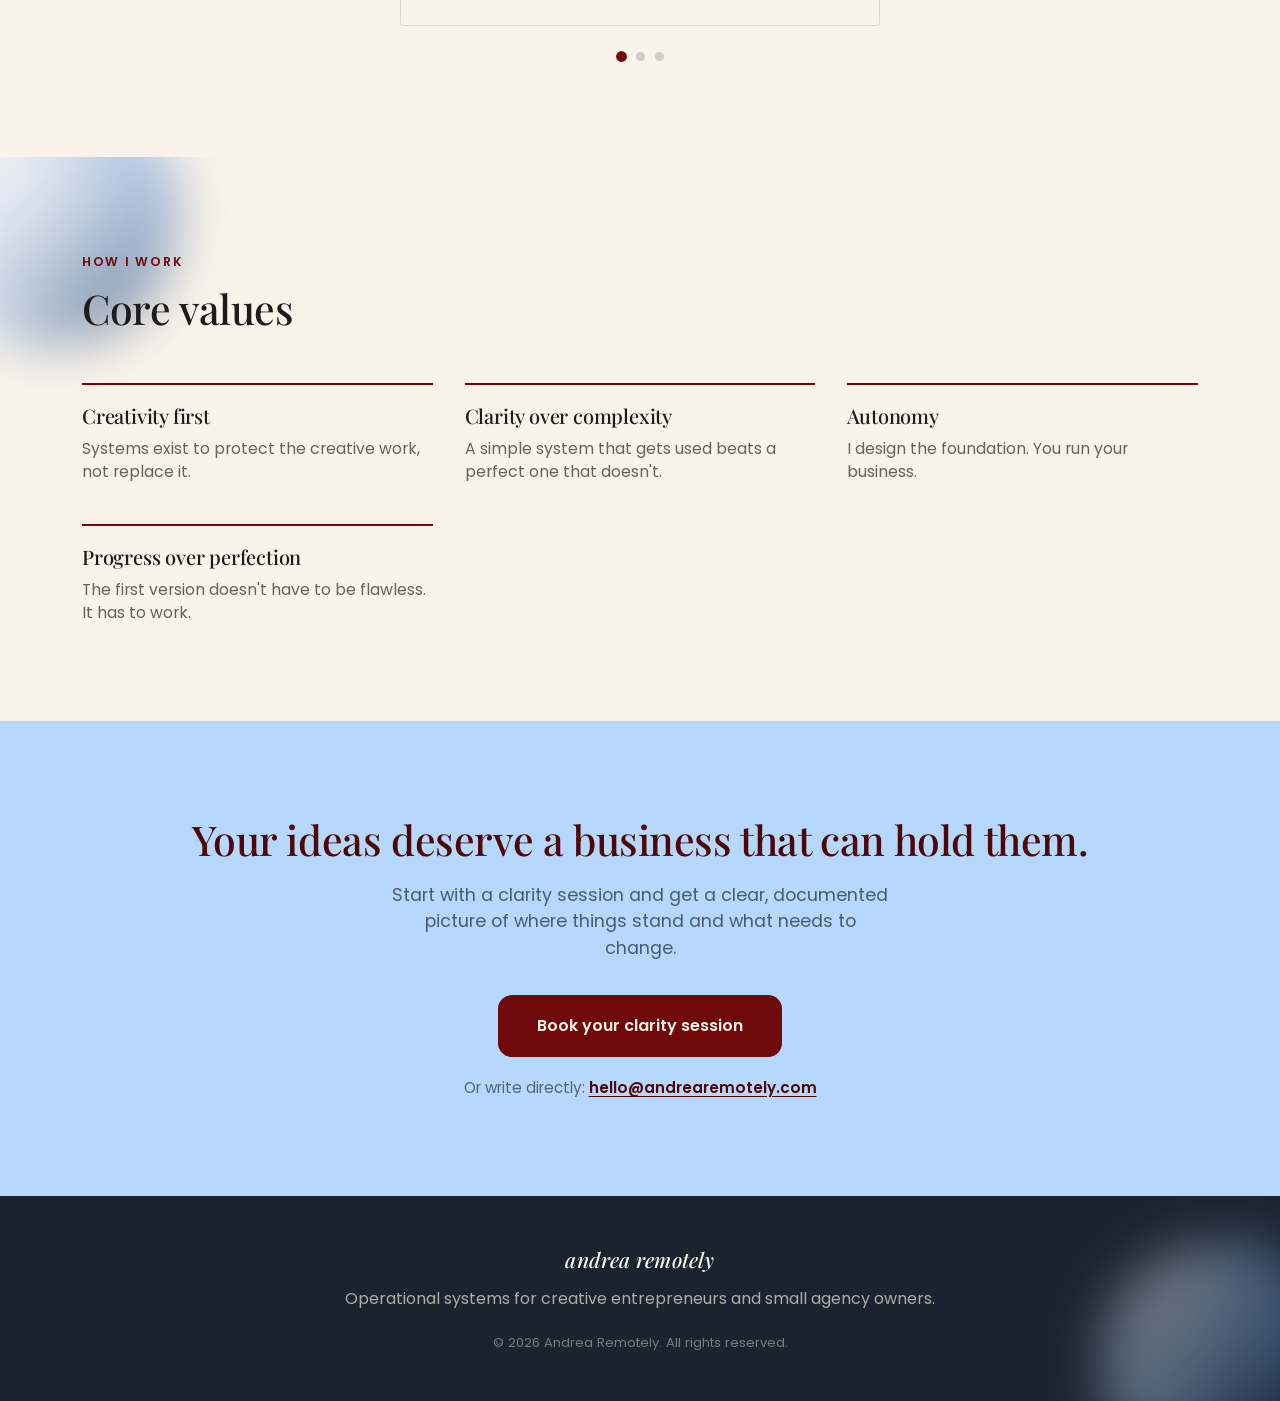
==== commit 5a0d592d: "Add Portfolio page New page at portfolio.html, linked from the main nav on both pages. Reuses the ex" ====
--- a/index.html
+++ b/index.html
@@ -21,6 +21,7 @@
     <nav class="main-nav" id="mainNav">
       <a href="#who">Who I serve</a>
       <a href="#offer">How it works</a>
+      <a href="portfolio.html">Portfolio</a>
       <a href="#values">Values</a>
       <a href="#contact" class="nav-cta">Book a clarity session</a>
     </nav>
--- a/styles.css
+++ b/styles.css
@@ -635,13 +635,203 @@
   color: rgba(243, 231, 215, 0.45);
 }
 
+/* -------------------- portfolio: about -------------------- */
+.about { position: relative; overflow: hidden; isolation: isolate; }
+
+.about-grid {
+  display: grid;
+  grid-template-columns: 280px 1fr;
+  gap: 48px;
+  align-items: start;
+}
+
+.about-lede { max-width: 62ch; font-size: 1.08rem; }
+
+.about-tags {
+  list-style: none;
+  margin: 28px 0 0;
+  padding: 0;
+  display: flex;
+  flex-wrap: wrap;
+  gap: 10px;
+}
+
+.about-tags li {
+  font-size: 0.82rem;
+  font-weight: 600;
+  letter-spacing: 0.02em;
+  color: var(--maroon-dark);
+  background: rgba(112, 9, 9, 0.08);
+  border: 1px solid rgba(112, 9, 9, 0.18);
+  padding: 8px 14px;
+  border-radius: 999px;
+}
+
+.corner-blob-about { width: 220px; height: 220px; top: -50px; right: -40px; }
+
+/* -------------------- portfolio: case study -------------------- */
+.case-grid {
+  display: grid;
+  grid-template-columns: repeat(2, 1fr);
+  gap: 22px;
+}
+
+.case-card {
+  background: var(--cream-soft);
+  border: 1px solid rgba(33, 26, 28, 0.1);
+  border-radius: var(--radius);
+  padding: 30px;
+}
+
+.case-label {
+  display: block;
+  font-size: 0.78rem;
+  font-weight: 700;
+  letter-spacing: 0.12em;
+  text-transform: uppercase;
+  color: var(--maroon);
+  margin-bottom: 12px;
+}
+
+.case-card p { color: var(--ink-soft); font-size: 1rem; }
+
+.case-card-takeaway {
+  background: var(--maroon);
+  border-color: var(--maroon);
+}
+
+.case-card-takeaway .case-label { color: var(--sky); }
+.case-card-takeaway p { color: rgba(250, 243, 234, 0.9); }
+
+/* -------------------- portfolio: systems -------------------- */
+.systems { position: relative; overflow: hidden; isolation: isolate; }
+
+.systems-grid {
+  display: grid;
+  grid-template-columns: repeat(3, 1fr);
+  gap: 24px;
+}
+
+.system-card {
+  background: var(--cream-soft);
+  border: 1px solid rgba(33, 26, 28, 0.12);
+  border-radius: var(--radius);
+  padding: 32px;
+  display: flex;
+  flex-direction: column;
+}
+
+.system-card h3 { font-size: 1.1rem; margin-bottom: 10px; }
+
+.system-card > p { color: var(--ink-soft); font-size: 0.98rem; margin-bottom: 18px; }
+
+.system-stat {
+  margin-top: auto;
+  display: flex;
+  align-items: flex-start;
+  gap: 10px;
+  font-size: 0.9rem;
+  font-weight: 600;
+  color: var(--maroon-dark);
+  padding-top: 16px;
+  border-top: 1px solid rgba(33, 26, 28, 0.1);
+}
+
+.system-stat .deco-check { width: 18px; margin-bottom: 0; margin-top: 2px; flex-shrink: 0; }
+
+.estimate { font-weight: 400; font-style: italic; color: var(--ink-soft); }
+
+.corner-blob-systems { width: 200px; height: 200px; bottom: -40px; left: 6%; }
+
+/* -------------------- portfolio: client hub -------------------- */
+.hub .section-head { margin-bottom: 44px; }
+
+.hub-frame {
+  max-width: 820px;
+  margin: 0 auto;
+  border-radius: 12px;
+  overflow: hidden;
+  border: 1px solid rgba(33, 26, 28, 0.14);
+  box-shadow: 0 30px 60px -32px rgba(33, 26, 28, 0.35);
+}
+
+.hub-frame-bar {
+  display: flex;
+  gap: 7px;
+  padding: 14px 18px;
+  background: var(--navy-dark);
+}
+
+.hub-frame-bar span {
+  width: 10px;
+  height: 10px;
+  border-radius: 50%;
+  background: rgba(243, 231, 215, 0.3);
+}
+
+.hub-frame-body {
+  aspect-ratio: 16 / 9;
+  background: linear-gradient(160deg, rgba(183, 216, 254, 0.5) 0%, var(--cream-soft) 70%);
+  display: flex;
+  flex-direction: column;
+  align-items: center;
+  justify-content: center;
+  gap: 8px;
+  text-align: center;
+  padding: 40px;
+}
+
+.hub-frame-icon { width: 32px; color: var(--maroon); margin-bottom: 4px; }
+
+.hub-frame-body p {
+  font-family: var(--serif);
+  font-style: italic;
+  font-size: 1.3rem;
+  color: var(--navy);
+}
+
+.hub-frame-note {
+  font-family: var(--sans) !important;
+  font-style: normal !important;
+  font-size: 0.9rem !important;
+  color: var(--ink-soft) !important;
+  max-width: 36ch;
+}
+
+.hub-video {
+  margin-top: 24px;
+  text-align: center;
+  font-size: 0.95rem;
+  font-weight: 600;
+  color: var(--ink-soft);
+}
+
+.hub-video-badge {
+  display: inline-block;
+  font-size: 0.7rem;
+  font-weight: 700;
+  letter-spacing: 0.08em;
+  text-transform: uppercase;
+  color: var(--maroon);
+  background: rgba(112, 9, 9, 0.08);
+  border: 1px solid rgba(112, 9, 9, 0.2);
+  padding: 4px 10px;
+  border-radius: 999px;
+  margin-right: 10px;
+  vertical-align: middle;
+}
+
 /* -------------------- responsive -------------------- */
 @media (max-width: 900px) {
   .pain-grid,
   .change-grid,
-  .values-grid { grid-template-columns: 1fr; }
+  .values-grid,
+  .case-grid,
+  .systems-grid { grid-template-columns: 1fr; }
 
   .trait-grid { grid-template-columns: 1fr; }
+
+  .about-grid { grid-template-columns: 1fr; gap: 24px; }
 
   .hero-visual {
     right: -12%;
